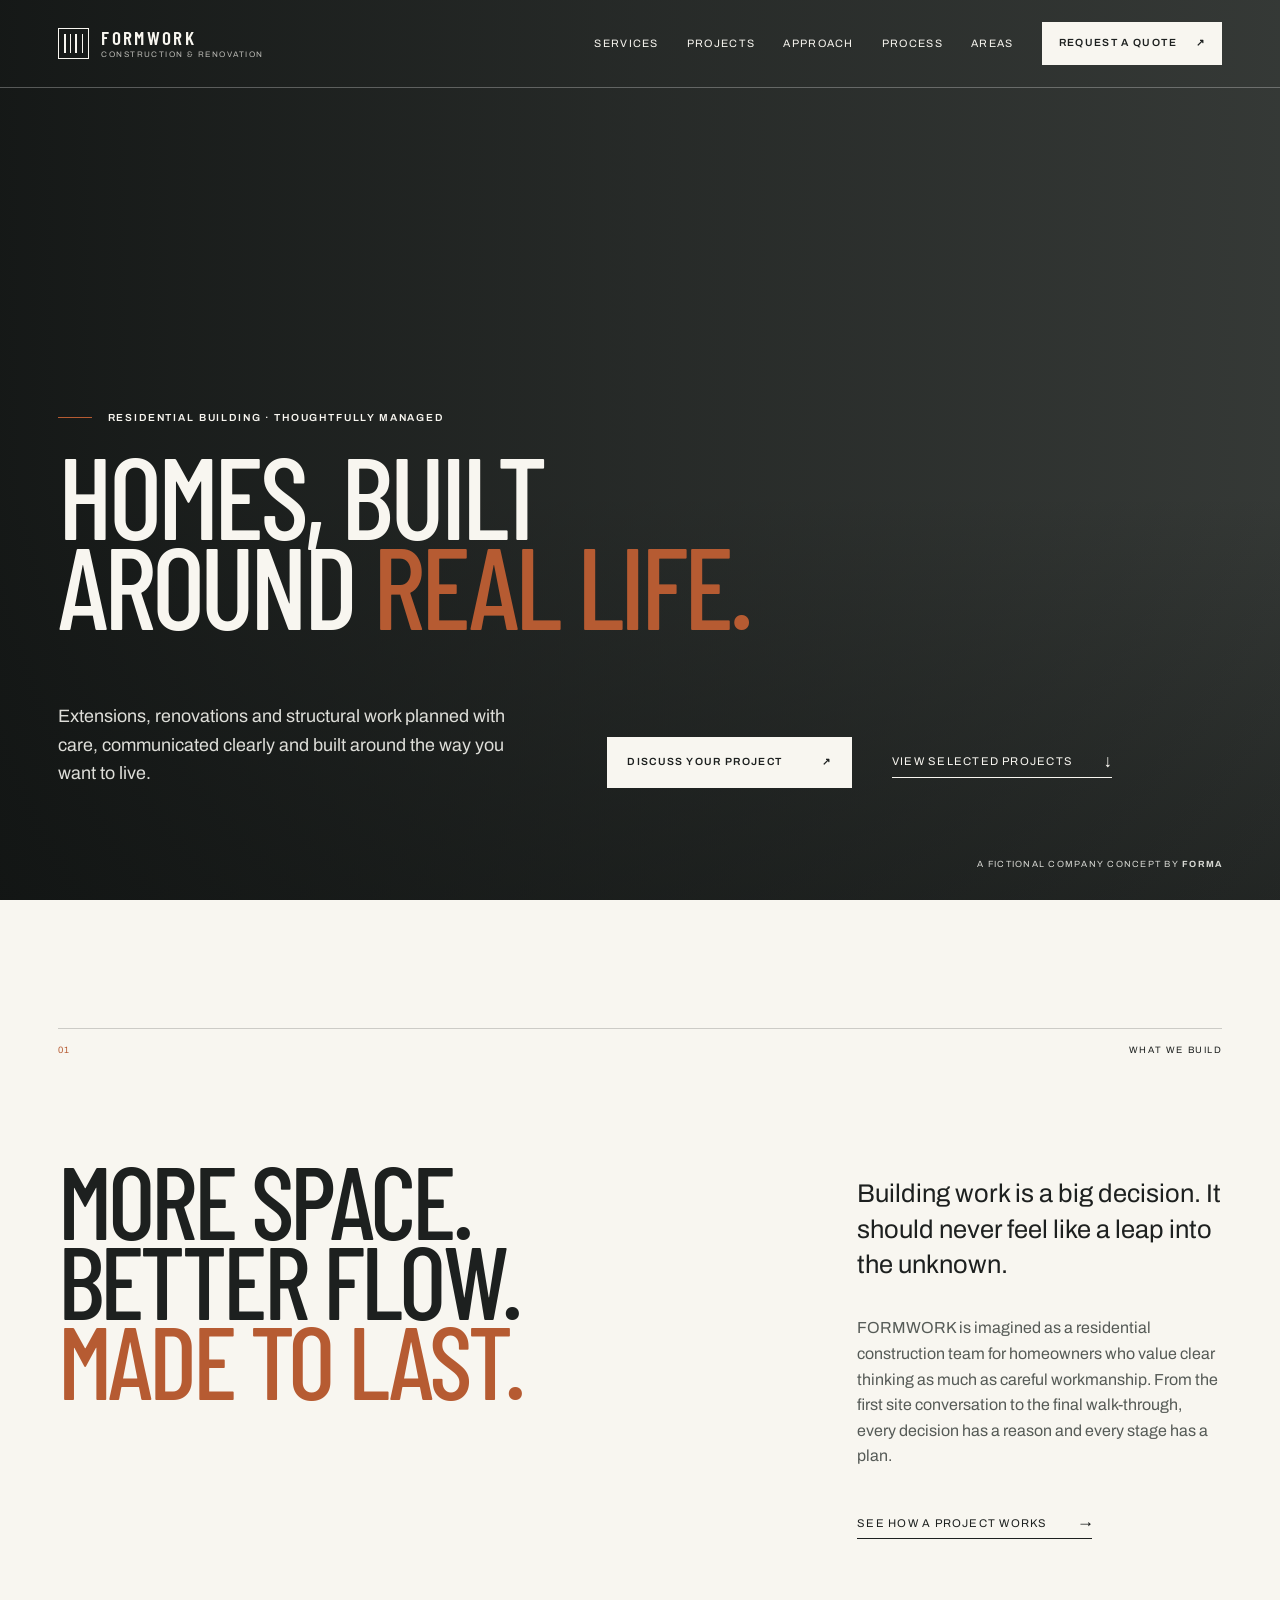
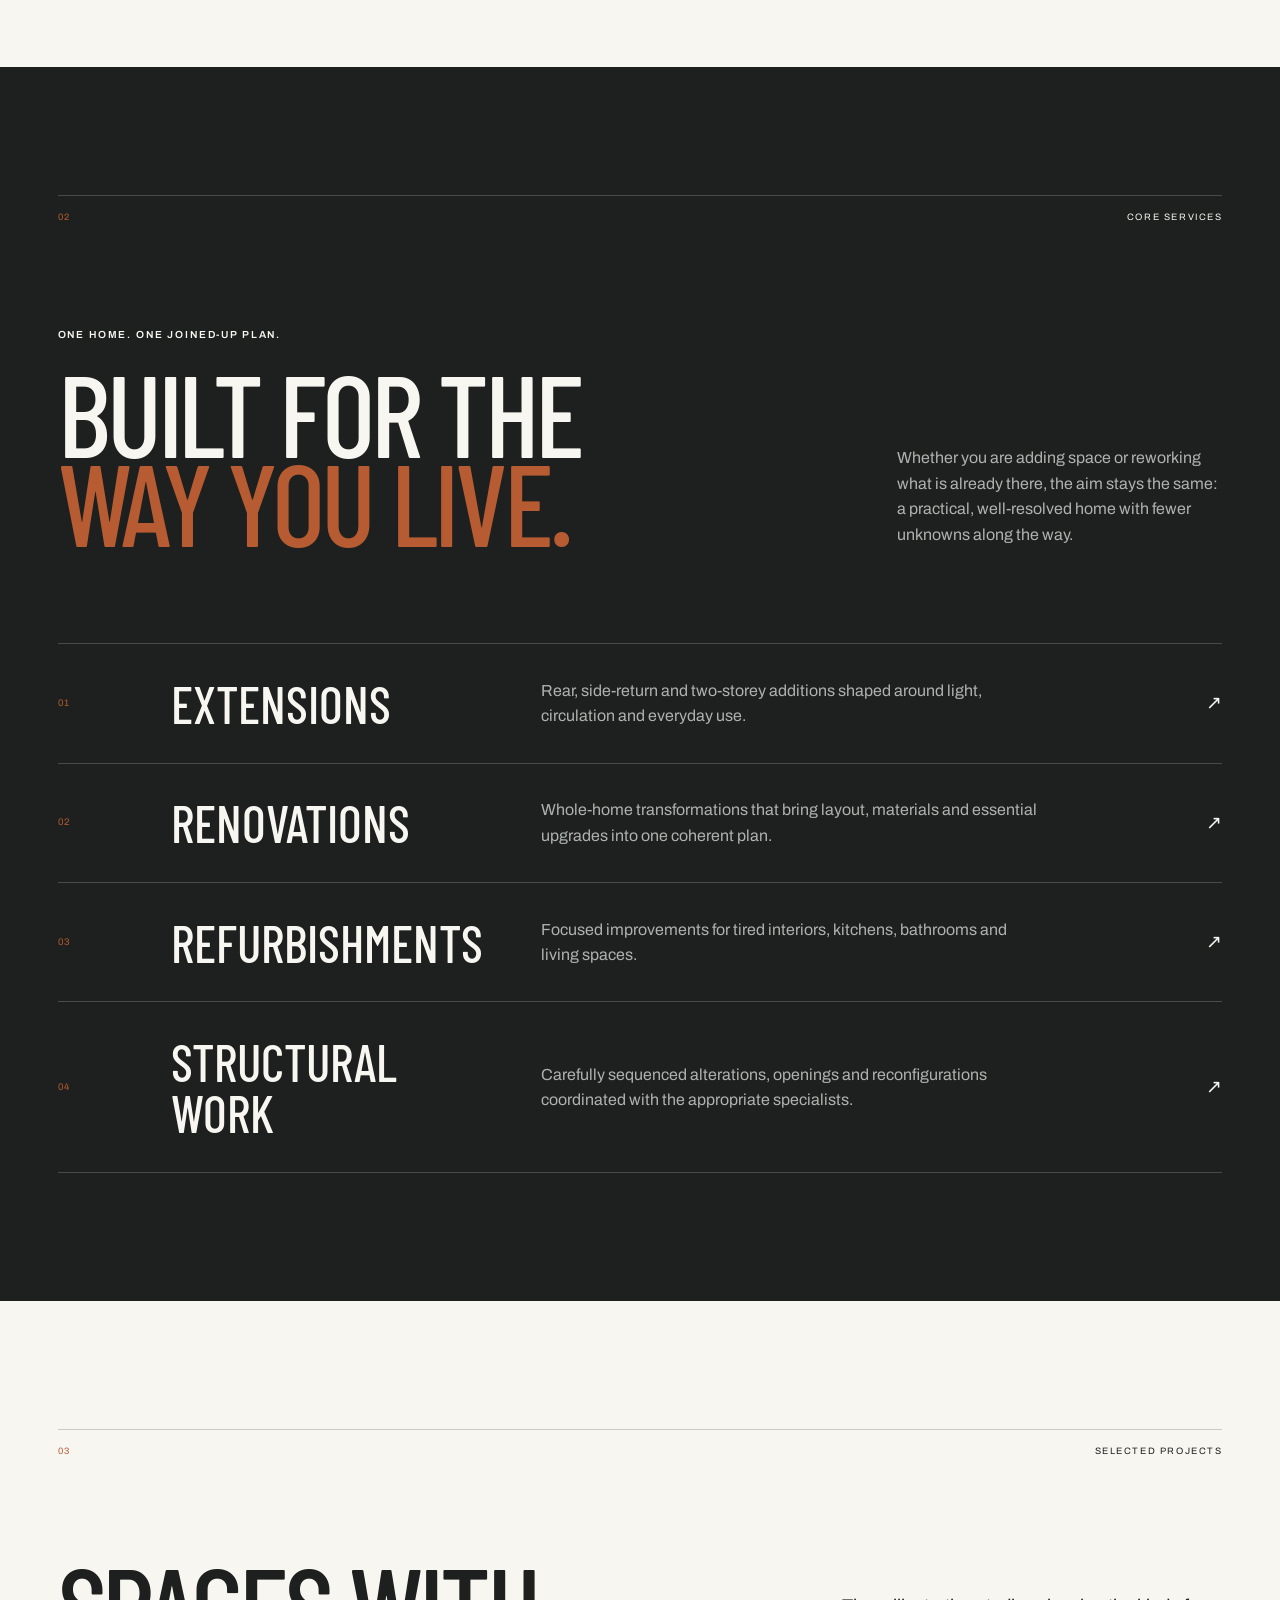
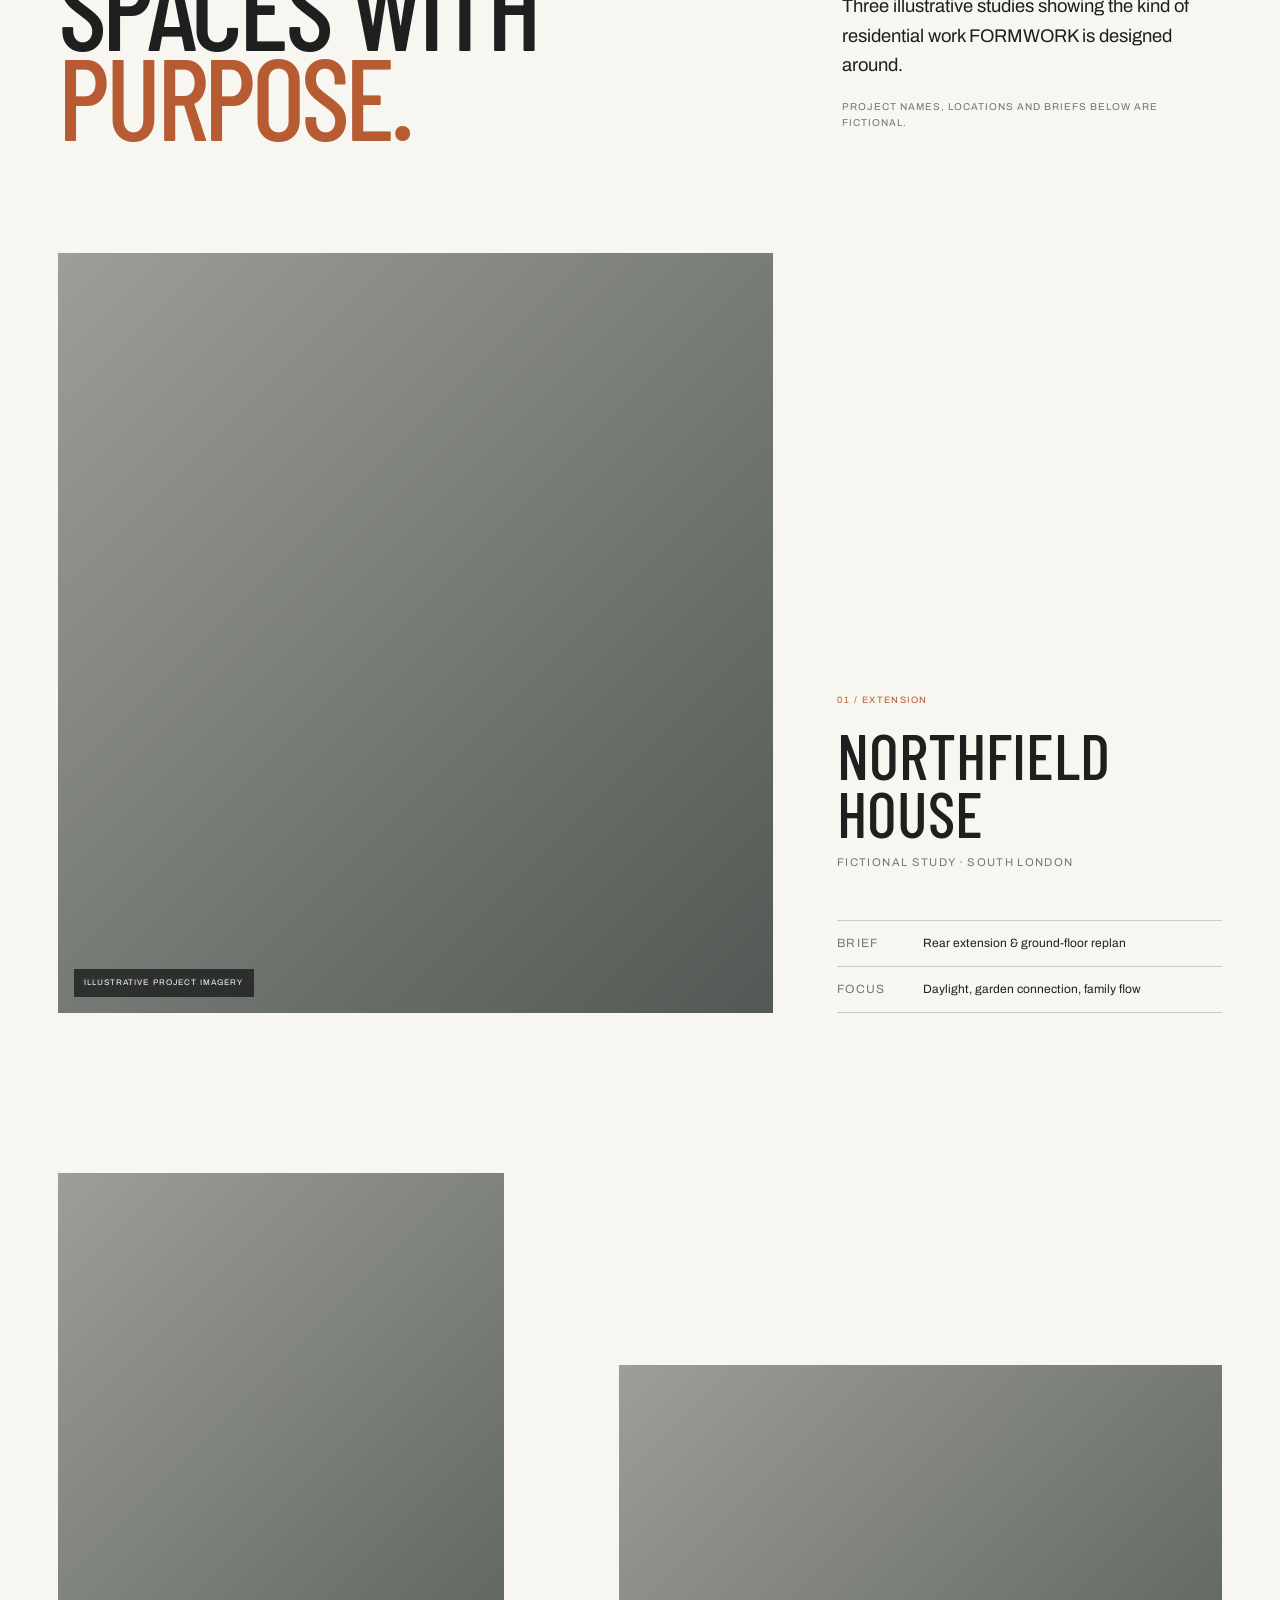
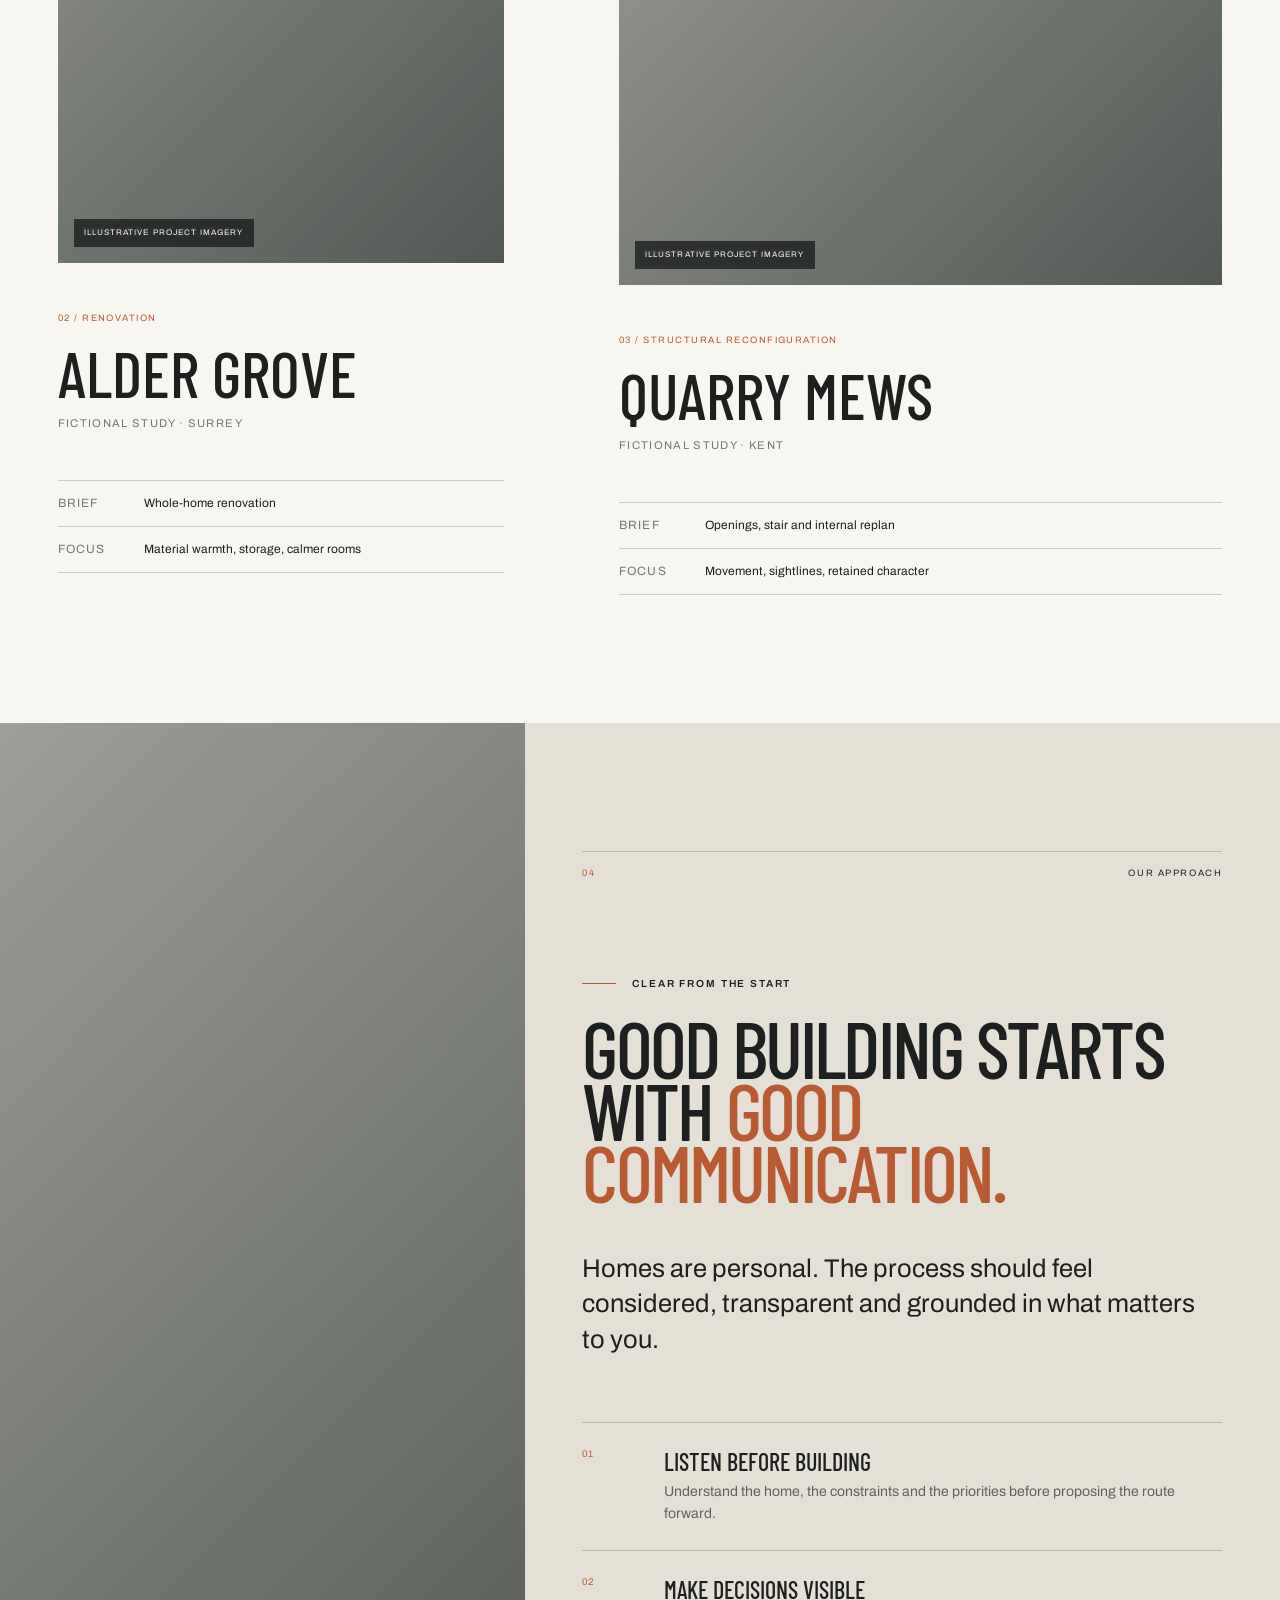
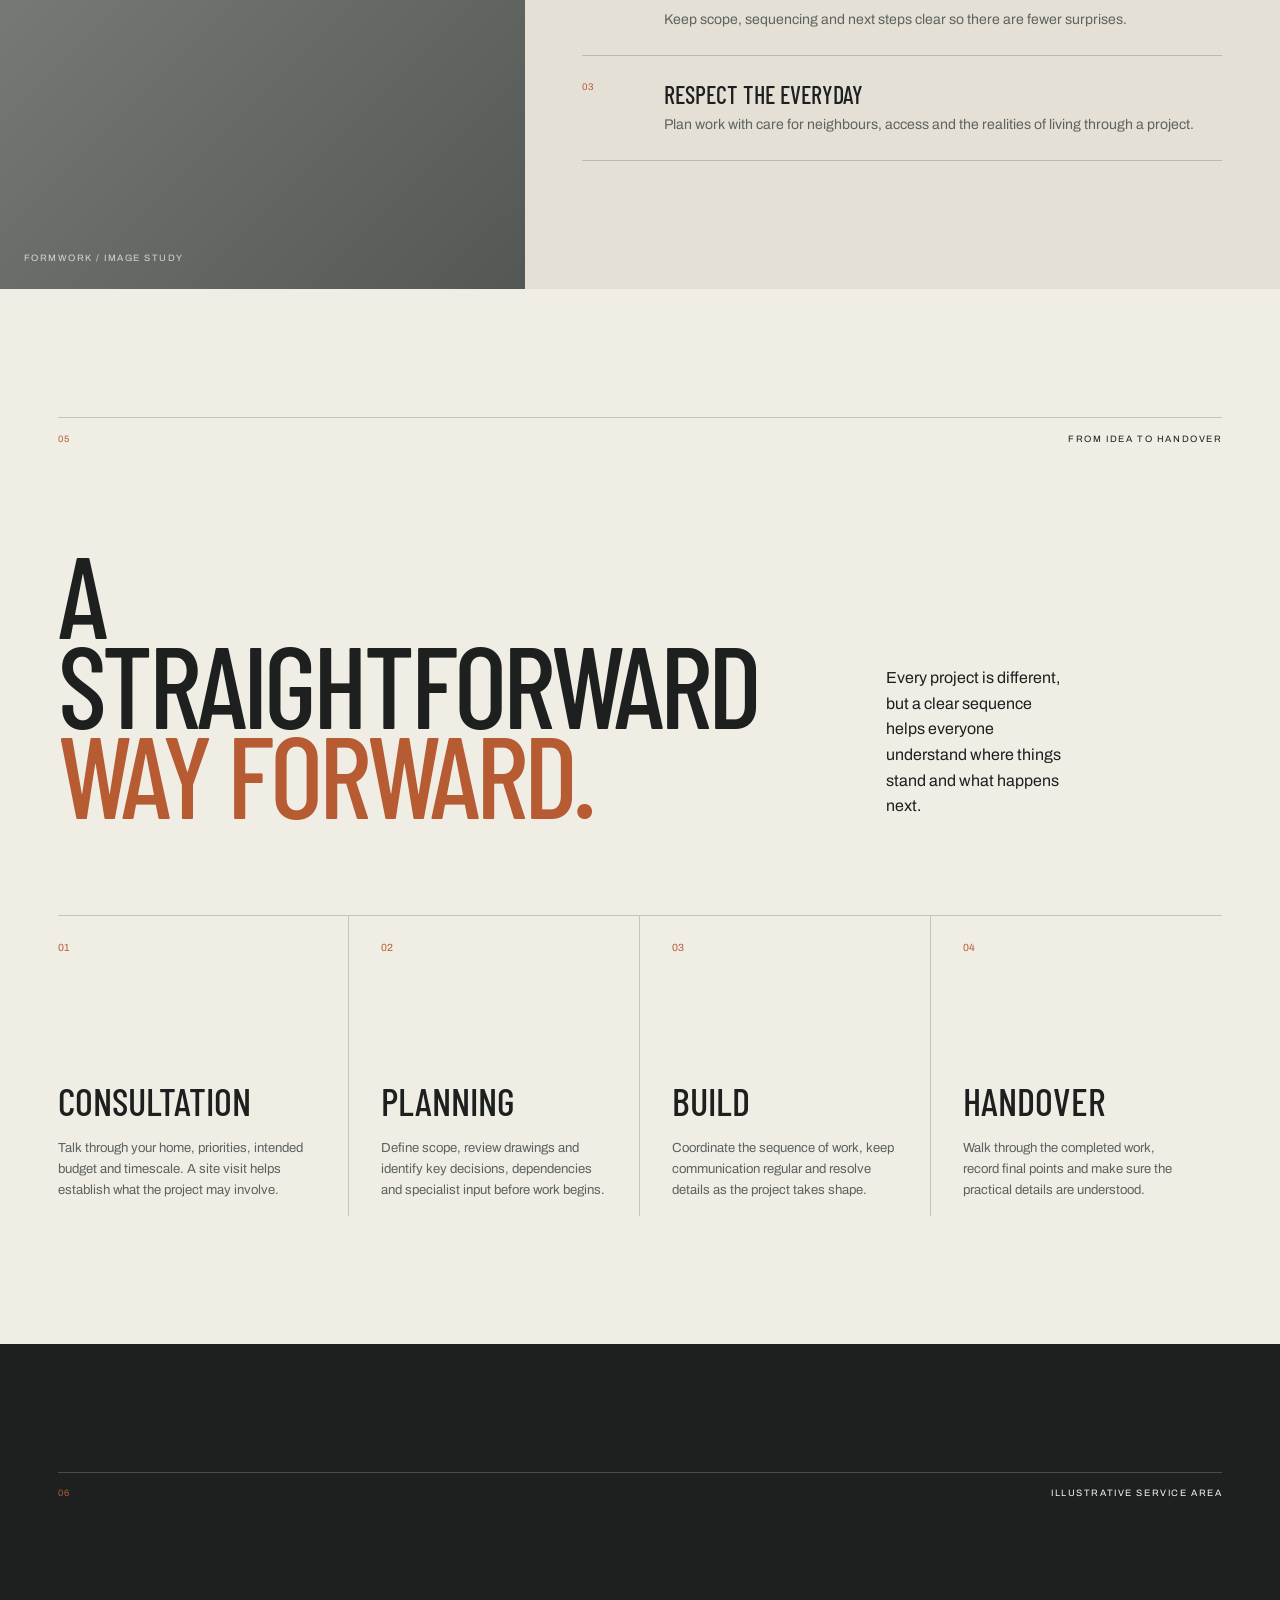
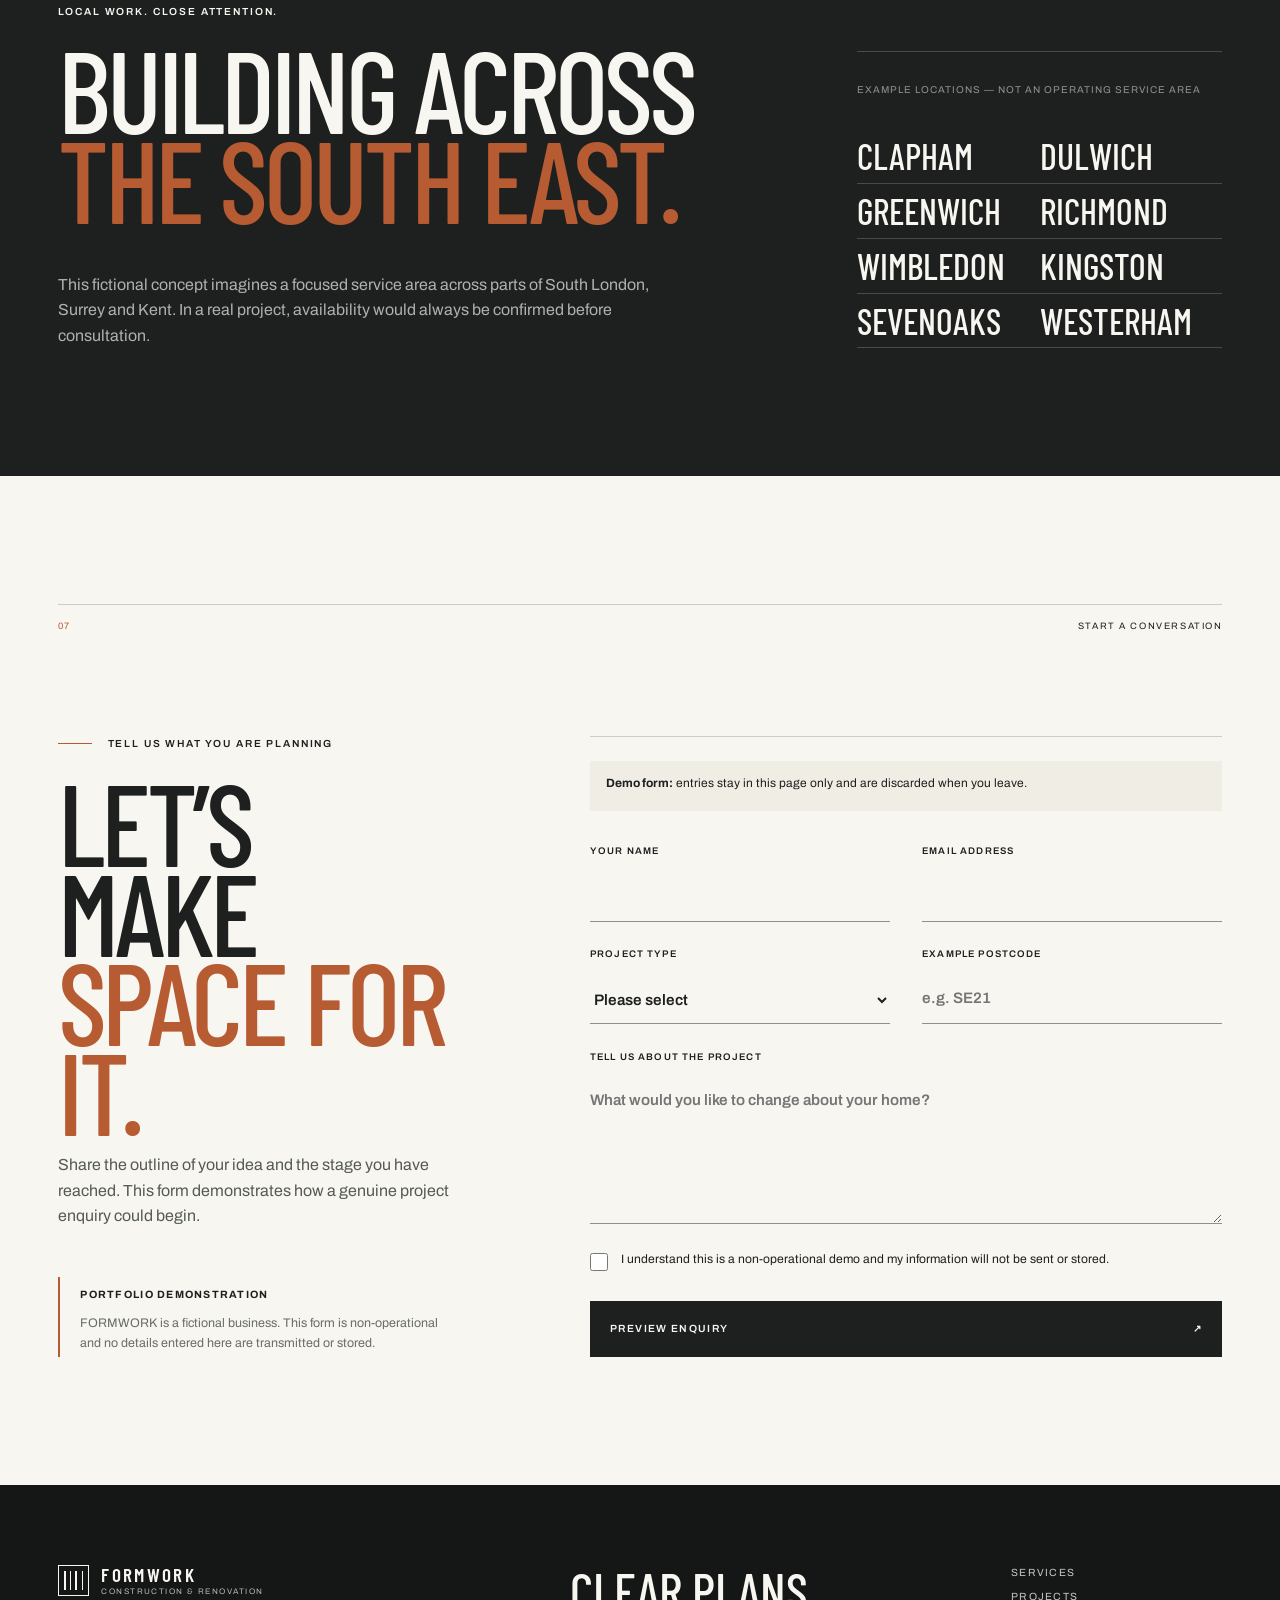
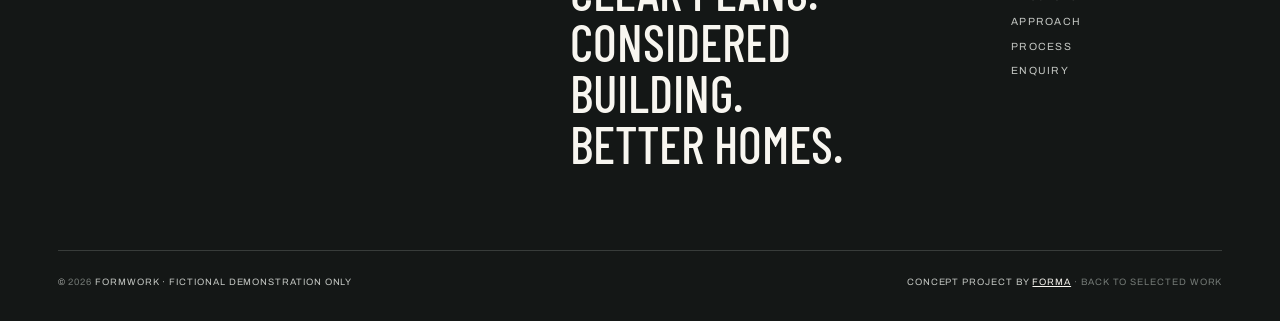
==== demos/formwork/index.html @ f006d0e8 "Prepare FORMA portfolio for launch" ====
<!doctype html>
<html lang="en-GB">
<head>
  <meta charset="utf-8">
  <meta name="viewport" content="width=device-width, initial-scale=1">
  <meta name="description" content="FORMWORK — a fictional UK residential construction and renovation company concept created by FORMA web-design studio.">
  <meta name="robots" content="noindex, follow">
  <meta name="theme-color" content="#1d201f">
  <meta property="og:title" content="FORMWORK — Construction & Renovation">
  <meta property="og:description" content="A fictional residential construction and renovation concept project by FORMA.">
  <meta property="og:type" content="website">
  <title>FORMWORK — Construction & Renovation</title>
  <link rel="preconnect" href="https://fonts.googleapis.com">
  <link rel="preconnect" href="https://fonts.gstatic.com" crossorigin>
  <link rel="preconnect" href="https://images.unsplash.com">
  <link href="https://fonts.googleapis.com/css2?family=Archivo:wght@400;500;600&amp;family=Barlow+Condensed:wght@500;600&amp;display=swap" rel="stylesheet">
  <link rel="stylesheet" href="styles.css">
  <script>document.documentElement.classList.add('js');</script>
</head>
<body>
  <a class="skip-link" href="#main">Skip to content</a>

  <header class="site-header" data-header>
    <a class="brand" href="#top" aria-label="FORMWORK, home">
      <span class="brand-mark" aria-hidden="true"><i></i><i></i></span>
      <span><strong>FORMWORK</strong><small>Construction &amp; Renovation</small></span>
    </a>
    <button class="menu-toggle" type="button" aria-expanded="false" aria-controls="site-nav">
      <span data-menu-label>Menu</span><i aria-hidden="true"></i>
    </button>
    <nav class="site-nav" id="site-nav" aria-label="Primary navigation">
      <a href="#services">Services</a>
      <a href="#projects">Projects</a>
      <a href="#approach">Approach</a>
      <a href="#process">Process</a>
      <a href="#areas">Areas</a>
      <a class="button button--small" href="#enquiry">Request a quote <span aria-hidden="true">↗</span></a>
    </nav>
  </header>

  <main id="main">
    <section class="hero" id="top" aria-labelledby="hero-title">
      <div class="hero-media image-frame">
        <img src="https://images.unsplash.com/photo-1600607687939-ce8a6c25118c?auto=format&amp;fit=crop&amp;w=2000&amp;q=85" alt="Contemporary house extension with concrete walls and warm timber detailing" width="2000" height="1333" fetchpriority="high">
      </div>
      <div class="hero-shade" aria-hidden="true"></div>
      <div class="hero-content">
        <p class="eyebrow" data-reveal>Residential building · Thoughtfully managed</p>
        <h1 id="hero-title" data-reveal>Homes, built<br>around <em>real life.</em></h1>
        <div class="hero-bottom" data-reveal>
          <p>Extensions, renovations and structural work planned with care, communicated clearly and built around the way you want to live.</p>
          <div class="hero-actions">
            <a class="button button--light" href="#enquiry">Discuss your project <span aria-hidden="true">↗</span></a>
            <a class="text-link" href="#projects">View selected projects <span aria-hidden="true">↓</span></a>
          </div>
        </div>
      </div>
      <p class="hero-note">A fictional company concept by <strong>FORMA</strong></p>
    </section>

    <section class="intro section" aria-labelledby="intro-title">
      <div class="section-label"><span>01</span><span>What we build</span></div>
      <div class="intro-grid">
        <h2 id="intro-title" class="display" data-reveal>More space.<br>Better flow.<br><em>Made to last.</em></h2>
        <div class="intro-copy" data-reveal>
          <p class="lead">Building work is a big decision. It should never feel like a leap into the unknown.</p>
          <p>FORMWORK is imagined as a residential construction team for homeowners who value clear thinking as much as careful workmanship. From the first site conversation to the final walk-through, every decision has a reason and every stage has a plan.</p>
          <a class="text-link text-link--dark" href="#process">See how a project works <span aria-hidden="true">→</span></a>
        </div>
      </div>
    </section>

    <section class="services section section--dark" id="services" aria-labelledby="services-title">
      <div class="section-label section-label--light"><span>02</span><span>Core services</span></div>
      <div class="section-heading">
        <div>
          <p class="eyebrow" data-reveal>One home. One joined-up plan.</p>
          <h2 id="services-title" class="display" data-reveal>Built for the<br><em>way you live.</em></h2>
        </div>
        <p data-reveal>Whether you are adding space or reworking what is already there, the aim stays the same: a practical, well-resolved home with fewer unknowns along the way.</p>
      </div>
      <ol class="service-list">
        <li data-reveal>
          <span class="service-number">01</span>
          <h3>Extensions</h3>
          <p>Rear, side-return and two-storey additions shaped around light, circulation and everyday use.</p>
          <span class="service-arrow" aria-hidden="true">↗</span>
        </li>
        <li data-reveal>
          <span class="service-number">02</span>
          <h3>Renovations</h3>
          <p>Whole-home transformations that bring layout, materials and essential upgrades into one coherent plan.</p>
          <span class="service-arrow" aria-hidden="true">↗</span>
        </li>
        <li data-reveal>
          <span class="service-number">03</span>
          <h3>Refurbishments</h3>
          <p>Focused improvements for tired interiors, kitchens, bathrooms and living spaces.</p>
          <span class="service-arrow" aria-hidden="true">↗</span>
        </li>
        <li data-reveal>
          <span class="service-number">04</span>
          <h3>Structural work</h3>
          <p>Carefully sequenced alterations, openings and reconfigurations coordinated with the appropriate specialists.</p>
          <span class="service-arrow" aria-hidden="true">↗</span>
        </li>
      </ol>
    </section>

    <section class="projects section" id="projects" aria-labelledby="projects-title">
      <div class="section-label"><span>03</span><span>Selected projects</span></div>
      <div class="projects-head">
        <h2 id="projects-title" class="display" data-reveal>Spaces with<br><em>purpose.</em></h2>
        <div data-reveal>
          <p>Three illustrative studies showing the kind of residential work FORMWORK is designed around.</p>
          <p class="concept-note">Project names, locations and briefs below are fictional.</p>
        </div>
      </div>

      <article class="project project--feature" data-reveal>
        <figure class="project-image image-frame">
          <img src="https://images.unsplash.com/photo-1600566753190-17f0baa2a6c3?auto=format&amp;fit=crop&amp;w=1800&amp;q=85" alt="Light-filled contemporary kitchen and dining extension with timber cabinetry" width="1800" height="1200" loading="lazy">
          <figcaption>Illustrative project imagery</figcaption>
        </figure>
        <div class="project-info">
          <span>01 / Extension</span>
          <h3>Northfield House</h3>
          <p>Fictional study · South London</p>
          <dl><div><dt>Brief</dt><dd>Rear extension &amp; ground-floor replan</dd></div><div><dt>Focus</dt><dd>Daylight, garden connection, family flow</dd></div></dl>
        </div>
      </article>

      <div class="project-pair">
        <article class="project" data-reveal>
          <figure class="project-image image-frame">
            <img src="https://images.unsplash.com/photo-1600573472592-401b489a3cdc?auto=format&amp;fit=crop&amp;w=1400&amp;q=85" alt="Calm renovated living space with natural timber, stone and neutral plaster" width="1400" height="1750" loading="lazy">
            <figcaption>Illustrative project imagery</figcaption>
          </figure>
          <div class="project-info">
            <span>02 / Renovation</span>
            <h3>Alder Grove</h3>
            <p>Fictional study · Surrey</p>
            <dl><div><dt>Brief</dt><dd>Whole-home renovation</dd></div><div><dt>Focus</dt><dd>Material warmth, storage, calmer rooms</dd></div></dl>
          </div>
        </article>
        <article class="project project--offset" data-reveal>
          <figure class="project-image image-frame">
            <img src="https://images.unsplash.com/photo-1600585154340-be6161a56a0c?auto=format&amp;fit=crop&amp;w=1400&amp;q=85" alt="Refurbished brick house with contemporary dark-framed glazing" width="1400" height="1050" loading="lazy">
            <figcaption>Illustrative project imagery</figcaption>
          </figure>
          <div class="project-info">
            <span>03 / Structural reconfiguration</span>
            <h3>Quarry Mews</h3>
            <p>Fictional study · Kent</p>
            <dl><div><dt>Brief</dt><dd>Openings, stair and internal replan</dd></div><div><dt>Focus</dt><dd>Movement, sightlines, retained character</dd></div></dl>
          </div>
        </article>
      </div>
    </section>

    <section class="approach section" id="approach" aria-labelledby="approach-title">
      <div class="approach-photo image-frame" data-reveal>
        <img src="https://images.unsplash.com/photo-1503387762-592deb58ef4e?auto=format&amp;fit=crop&amp;w=1400&amp;q=85" alt="Builder reviewing architectural drawings on a construction site" width="1400" height="1800" loading="lazy">
      </div>
      <div class="approach-content">
        <div class="section-label"><span>04</span><span>Our approach</span></div>
        <p class="eyebrow" data-reveal>Clear from the start</p>
        <h2 id="approach-title" class="display" data-reveal>Good building starts with <em>good communication.</em></h2>
        <p class="lead" data-reveal>Homes are personal. The process should feel considered, transparent and grounded in what matters to you.</p>
        <ul class="value-list">
          <li data-reveal><span>01</span><div><h3>Listen before building</h3><p>Understand the home, the constraints and the priorities before proposing the route forward.</p></div></li>
          <li data-reveal><span>02</span><div><h3>Make decisions visible</h3><p>Keep scope, sequencing and next steps clear so there are fewer surprises.</p></div></li>
          <li data-reveal><span>03</span><div><h3>Respect the everyday</h3><p>Plan work with care for neighbours, access and the realities of living through a project.</p></div></li>
        </ul>
      </div>
    </section>

    <section class="process section section--paper" id="process" aria-labelledby="process-title">
      <div class="section-label"><span>05</span><span>From idea to handover</span></div>
      <div class="process-head">
        <h2 id="process-title" class="display" data-reveal>A straightforward<br><em>way forward.</em></h2>
        <p data-reveal>Every project is different, but a clear sequence helps everyone understand where things stand and what happens next.</p>
      </div>
      <ol class="process-list">
        <li data-reveal><span>01</span><div><h3>Consultation</h3><p>Talk through your home, priorities, intended budget and timescale. A site visit helps establish what the project may involve.</p></div></li>
        <li data-reveal><span>02</span><div><h3>Planning</h3><p>Define scope, review drawings and identify key decisions, dependencies and specialist input before work begins.</p></div></li>
        <li data-reveal><span>03</span><div><h3>Build</h3><p>Coordinate the sequence of work, keep communication regular and resolve details as the project takes shape.</p></div></li>
        <li data-reveal><span>04</span><div><h3>Handover</h3><p>Walk through the completed work, record final points and make sure the practical details are understood.</p></div></li>
      </ol>
    </section>

    <section class="areas section section--dark" id="areas" aria-labelledby="areas-title">
      <div class="section-label section-label--light"><span>06</span><span>Illustrative service area</span></div>
      <div class="areas-grid">
        <div>
          <p class="eyebrow" data-reveal>Local work. Close attention.</p>
          <h2 id="areas-title" class="display" data-reveal>Building across<br><em>the South East.</em></h2>
          <p class="areas-copy" data-reveal>This fictional concept imagines a focused service area across parts of South London, Surrey and Kent. In a real project, availability would always be confirmed before consultation.</p>
        </div>
        <div class="area-list" data-reveal>
          <p class="concept-note">Example locations — not an operating service area</p>
          <ul><li>Clapham</li><li>Dulwich</li><li>Greenwich</li><li>Richmond</li><li>Wimbledon</li><li>Kingston</li><li>Sevenoaks</li><li>Westerham</li></ul>
        </div>
      </div>
    </section>

    <section class="enquiry section" id="enquiry" aria-labelledby="enquiry-title">
      <div class="section-label"><span>07</span><span>Start a conversation</span></div>
      <div class="enquiry-grid">
        <div class="enquiry-intro">
          <p class="eyebrow" data-reveal>Tell us what you are planning</p>
          <h2 id="enquiry-title" class="display" data-reveal>Let’s make<br><em>space for it.</em></h2>
          <p data-reveal>Share the outline of your idea and the stage you have reached. This form demonstrates how a genuine project enquiry could begin.</p>
          <div class="demo-panel" data-reveal>
            <strong>Portfolio demonstration</strong>
            <p>FORMWORK is a fictional business. This form is non-operational and no details entered here are transmitted or stored.</p>
          </div>
        </div>
        <form class="enquiry-form" data-enquiry-form aria-describedby="form-demo-note" data-reveal>
          <p id="form-demo-note" class="form-status"><strong>Demo form:</strong> entries stay in this page only and are discarded when you leave.</p>
          <div class="field-row">
            <label>Your name <input type="text" name="name" autocomplete="name" required></label>
            <label>Email address <input type="email" name="email" autocomplete="email" required></label>
          </div>
          <div class="field-row">
            <label>Project type
              <select name="project-type" required>
                <option value="">Please select</option>
                <option>Extension</option><option>Renovation</option><option>Refurbishment</option><option>Structural work</option><option>Not sure yet</option>
              </select>
            </label>
            <label>Example postcode <input type="text" name="postcode" autocomplete="postal-code" placeholder="e.g. SE21" required></label>
          </div>
          <label>Tell us about the project <textarea name="message" rows="5" required placeholder="What would you like to change about your home?"></textarea></label>
          <label class="check-label"><input type="checkbox" required><span>I understand this is a non-operational demo and my information will not be sent or stored.</span></label>
          <button class="button button--dark" type="button" data-preview-enquiry>Preview enquiry <span aria-hidden="true">↗</span></button>
        </form>
        <div class="form-success" data-form-success hidden tabindex="-1">
          <span aria-hidden="true">✓</span>
          <p class="eyebrow">Demonstration complete</p>
          <h3>No information was sent or stored.</h3>
          <p>This is a fictional portfolio experience. Your entries have been cleared from the form.</p>
          <button class="text-link text-link--dark" type="button" data-reset-form>Return to the form <span aria-hidden="true">→</span></button>
        </div>
      </div>
    </section>
  </main>

  <footer class="site-footer">
    <div class="footer-top">
      <a class="brand brand--footer" href="#top" aria-label="FORMWORK, back to top">
        <span class="brand-mark" aria-hidden="true"><i></i><i></i></span>
        <span><strong>FORMWORK</strong><small>Construction &amp; Renovation</small></span>
      </a>
      <p>Clear plans.<br>Considered building.<br>Better homes.</p>
      <nav aria-label="Footer navigation"><a href="#services">Services</a><a href="#projects">Projects</a><a href="#approach">Approach</a><a href="#process">Process</a><a href="#enquiry">Enquiry</a></nav>
    </div>
    <div class="footer-bottom">
      <p>© <span data-year></span> FORMWORK · Fictional demonstration only</p>
      <p>Concept project by <a href="../../#work">FORMA</a> <span>· Back to selected work</span></p>
    </div>
  </footer>

  <script src="script.js"></script>
</body>
</html>
---- demos/formwork/styles.css ----
:root{--ink:#1d201f;--ink-soft:#292d2b;--paper:#f0ede5;--warm:#e5e0d6;--white:#f8f6f0;--grey:#8b908c;--line:rgba(29,32,31,.2);--light-line:rgba(248,246,240,.2);--accent:#b65b32;--display:"Barlow Condensed","Arial Narrow",sans-serif;--sans:"Archivo",Arial,sans-serif;--pad:clamp(1.25rem,4.5vw,5.5rem)}
*{box-sizing:border-box}
html{scroll-behavior:smooth;scroll-padding-top:5.5rem}
body{margin:0;background:var(--white);color:var(--ink);font:400 16px/1.6 var(--sans);overflow-x:hidden}
body.menu-open{overflow:hidden}
img{display:block;width:100%;height:100%;object-fit:cover}
a{color:inherit;text-decoration:none}
button,input,select,textarea{font:inherit;color:inherit}
button{cursor:pointer}
em{font-style:normal;color:var(--accent)}
.skip-link{position:fixed;left:1rem;top:-6rem;z-index:1000;background:var(--white);color:var(--ink);padding:.75rem 1rem;border:2px solid var(--ink)}
.skip-link:focus{top:1rem}
:focus-visible{outline:3px solid #d77a4d;outline-offset:4px}
.site-header{position:absolute;z-index:20;top:0;left:0;width:100%;height:88px;padding:0 var(--pad);display:flex;align-items:center;justify-content:space-between;color:var(--white);border-bottom:1px solid rgba(255,255,255,.28);transition:background .3s,height .3s,color .3s}
.site-header.is-scrolled{position:fixed;height:72px;background:rgba(29,32,31,.96);backdrop-filter:blur(12px)}
.brand{display:flex;align-items:center;gap:.8rem;line-height:1}
.brand>span:last-child{display:grid;gap:.25rem}
.brand strong{font:600 1.2rem/1 var(--display);letter-spacing:.12em}
.brand small{font-size:.5rem;text-transform:uppercase;letter-spacing:.18em;opacity:.72}
.brand-mark{position:relative;width:31px;height:31px;border:1px solid currentColor;display:grid;grid-template-columns:1fr 1fr;padding:5px;gap:4px}
.brand-mark i{display:block;border-left:2px solid currentColor;border-right:1px solid currentColor}
.site-nav{display:flex;align-items:center;gap:clamp(1rem,2.2vw,2.4rem);font-size:.67rem;text-transform:uppercase;letter-spacing:.12em}
.site-nav>a:not(.button){position:relative;padding:.4rem 0}
.site-nav>a:not(.button):after{content:"";position:absolute;left:0;right:100%;bottom:0;height:1px;background:currentColor;transition:right .25s}
.site-nav>a:hover:after,.site-nav>a:focus-visible:after{right:0}
.menu-toggle{display:none;border:0;background:none;color:inherit;text-transform:uppercase;letter-spacing:.14em;font-size:.65rem}
.button{display:inline-flex;align-items:center;justify-content:space-between;gap:2.5rem;border:1px solid currentColor;padding:1rem 1.2rem;background:transparent;text-transform:uppercase;letter-spacing:.13em;font-size:.65rem;font-weight:600;transition:background .25s,color .25s,transform .25s}
.button:hover{transform:translateY(-2px)}
.button--small{padding:.75rem 1rem;gap:1.2rem;background:var(--white);color:var(--ink);border-color:var(--white)}
.button--light{background:var(--white);color:var(--ink);border-color:var(--white)}
.button--dark{background:var(--ink);color:var(--white);border-color:var(--ink);min-width:230px}
.text-link{display:inline-flex;gap:2rem;align-items:center;border:0;border-bottom:1px solid currentColor;background:none;padding:.35rem 0;color:inherit;font-size:.7rem;text-transform:uppercase;letter-spacing:.11em}
.text-link--dark{color:var(--ink)}
.hero{position:relative;min-height:760px;height:100svh;color:var(--white);overflow:hidden;background:#3c403d}
.hero-media,.hero-shade{position:absolute;inset:0}
.hero-media img{filter:saturate(.68) contrast(1.03)}
.hero-shade{background:linear-gradient(90deg,rgba(16,19,18,.88) 0%,rgba(16,19,18,.5) 48%,rgba(16,19,18,.16) 100%),linear-gradient(0deg,rgba(16,19,18,.5),transparent 45%)}
.hero-content{position:absolute;z-index:2;inset:0;display:flex;flex-direction:column;justify-content:flex-end;padding:10rem var(--pad) 7rem}
.eyebrow{font-size:.64rem;text-transform:uppercase;letter-spacing:.18em;font-weight:600;margin:0 0 1.5rem}
.hero .eyebrow:before,.approach .eyebrow:before,.enquiry .eyebrow:before{content:"";display:inline-block;width:34px;height:1px;background:var(--accent);margin:0 1rem .2rem 0}
.hero h1,.display{font:500 clamp(4.5rem,9vw,10rem)/.78 var(--display);letter-spacing:-.035em;text-transform:uppercase;margin:0}
.hero h1{max-width:1100px}
.hero-bottom{margin-top:4.5rem;display:grid;grid-template-columns:minmax(280px,460px) 1fr;gap:7vw;align-items:end}
.hero-bottom>p{margin:0;font-size:clamp(1rem,1.4vw,1.25rem);color:#deded9;max-width:450px}
.hero-actions{display:flex;align-items:center;gap:2.5rem}
.hero-note{position:absolute;z-index:3;right:var(--pad);bottom:1.8rem;margin:0;font-size:.56rem;text-transform:uppercase;letter-spacing:.14em;color:#d7d8d3}
.section{padding:clamp(6rem,10vw,10rem) var(--pad)}
.section--dark{background:var(--ink);color:var(--white)}
.section--paper{background:var(--paper)}
.section-label{display:flex;justify-content:space-between;border-top:1px solid var(--line);padding-top:.85rem;margin-bottom:clamp(4rem,8vw,8rem);font-size:.58rem;text-transform:uppercase;letter-spacing:.17em}
.section-label span:first-child{color:var(--accent)}
.section-label--light{border-color:var(--light-line)}
.intro-grid{display:grid;grid-template-columns:1.15fr .65fr;gap:12vw;align-items:start}
.intro .display{font-size:clamp(4rem,8vw,8.6rem)}
.intro-copy{padding-top:1rem;max-width:520px}
.lead{font-size:clamp(1.2rem,2vw,1.65rem);line-height:1.4;margin:0 0 2rem}
.intro-copy>p:not(.lead){color:#565b57;margin-bottom:2.5rem}
.section-heading{display:grid;grid-template-columns:1.2fr .55fr;gap:10vw;align-items:end;margin-bottom:6rem}
.section-heading>p{color:#aeb2af;max-width:480px;margin:0}
.service-list{margin:0;padding:0;list-style:none;border-top:1px solid var(--light-line)}
.service-list li{display:grid;grid-template-columns:7% 29% 1fr auto;gap:2rem;align-items:center;padding:2.1rem 0;border-bottom:1px solid var(--light-line);transition:padding .3s,background .3s}
.service-list li:hover{padding-left:1rem;padding-right:1rem;background:rgba(255,255,255,.035)}
.service-number{font-size:.6rem;color:var(--accent)}
.service-list h3{font:500 clamp(2rem,4vw,4rem)/1 var(--display);text-transform:uppercase;margin:0}
.service-list p{margin:0;max-width:500px;color:#aeb2af}
.service-arrow{font-size:1.2rem}
.projects-head{display:grid;grid-template-columns:1fr 380px;gap:10vw;align-items:end;margin-bottom:7rem}
.projects-head>div>p:first-child{font-size:1.15rem}
.concept-note{font-size:.62rem!important;text-transform:uppercase;letter-spacing:.1em;color:#707571}
.project{display:grid;grid-template-columns:1.3fr .7fr;gap:5vw;align-items:end}
.project-image{height:min(65vw,760px);margin:0}
.project-image figcaption{position:absolute;left:1rem;bottom:1rem;background:rgba(29,32,31,.82);color:var(--white);padding:.45rem .65rem;font-size:.5rem;text-transform:uppercase;letter-spacing:.13em}
.project-info>span{font-size:.58rem;text-transform:uppercase;letter-spacing:.16em;color:var(--accent)}
.project-info h3{font:500 clamp(2.5rem,5vw,5.2rem)/.9 var(--display);text-transform:uppercase;margin:1rem 0 .8rem}
.project-info>p{font-size:.7rem;text-transform:uppercase;letter-spacing:.12em;color:#747975;margin-bottom:3rem}
.project-info dl{margin:0;border-top:1px solid var(--line)}
.project-info dl div{display:grid;grid-template-columns:70px 1fr;gap:1rem;border-bottom:1px solid var(--line);padding:.8rem 0;font-size:.75rem}
.project-info dt{text-transform:uppercase;letter-spacing:.1em;color:#747975}.project-info dd{margin:0}
.project-pair{display:grid;grid-template-columns:.85fr 1.15fr;gap:9vw;margin-top:10rem;align-items:start}
.project-pair .project{display:block}
.project-pair .project-image{height:min(58vw,690px);margin-bottom:2.5rem}
.project-pair .project--offset{margin-top:12rem}
.project-pair .project--offset .project-image{height:min(43vw,520px)}
.approach{padding:0;display:grid;grid-template-columns:.82fr 1.18fr;background:var(--warm)}
.approach-photo{min-height:950px}
.approach-content{padding:8rem var(--pad)}
.approach-content .section-label{margin-bottom:6rem}
.approach-content .display{font-size:clamp(3.8rem,6.2vw,7rem);margin-bottom:3rem}
.approach-content>.lead{max-width:650px}
.value-list{list-style:none;padding:0;margin:4rem 0 0;border-top:1px solid var(--line)}
.value-list li{display:grid;grid-template-columns:50px 1fr;gap:2rem;padding:1.5rem 0;border-bottom:1px solid var(--line)}
.value-list li>span{font-size:.6rem;color:var(--accent)}
.value-list h3{margin:0 0 .3rem;font:500 1.5rem var(--display);text-transform:uppercase}
.value-list p{margin:0;color:#5e635f;max-width:600px;font-size:.88rem}
.process-head{display:grid;grid-template-columns:1.1fr .55fr;gap:10vw;align-items:end;margin-bottom:6rem}
.process-head>p{margin:0;max-width:430px}
.process-list{display:grid;grid-template-columns:repeat(4,1fr);list-style:none;padding:0;margin:0;border-top:1px solid var(--line)}
.process-list li{padding:1.5rem 2rem 1rem 0;min-height:300px;border-right:1px solid var(--line);display:flex;flex-direction:column}
.process-list li:not(:first-child){padding-left:2rem}
.process-list li:last-child{border-right:0}
.process-list li>span{font-size:.65rem;color:var(--accent)}
.process-list li>div{margin-top:auto}
.process-list h3{font:500 clamp(1.7rem,3vw,2.8rem)/1 var(--display);text-transform:uppercase;margin:0 0 1rem}
.process-list p{font-size:.82rem;color:#5d625e;margin:0}
.areas-grid{display:grid;grid-template-columns:1.15fr .65fr;gap:12vw;align-items:end}
.areas-copy{color:#aeb2af;max-width:630px;margin:3rem 0 0}
.area-list{border-top:1px solid var(--light-line);padding-top:1.2rem}
.area-list .concept-note{color:#8e938f}
.area-list ul{list-style:none;padding:0;margin:2rem 0 0;display:grid;grid-template-columns:1fr 1fr}
.area-list li{font:500 clamp(1.5rem,2.8vw,2.6rem)/1.5 var(--display);text-transform:uppercase;border-bottom:1px solid var(--light-line)}
.enquiry-grid{display:grid;grid-template-columns:.78fr 1.22fr;gap:10vw;position:relative}
.enquiry-intro>p:not(.eyebrow){max-width:500px;color:#555a56}
.demo-panel{border-left:2px solid var(--accent);padding:.2rem 0 .2rem 1.3rem;margin-top:3rem;max-width:470px}
.demo-panel strong{font-size:.66rem;text-transform:uppercase;letter-spacing:.12em}
.demo-panel p{margin:.5rem 0 0;font-size:.78rem;color:#686d69}
.enquiry-form{display:grid;gap:1.6rem;border-top:1px solid var(--line);padding-top:1.5rem}
.form-status{margin:0 0 .5rem;font-size:.75rem;background:var(--paper);padding:.8rem 1rem}
.field-row{display:grid;grid-template-columns:1fr 1fr;gap:2rem}
.enquiry-form label{display:grid;gap:.5rem;font-size:.6rem;text-transform:uppercase;letter-spacing:.12em;font-weight:600}
.enquiry-form input,.enquiry-form select,.enquiry-form textarea{width:100%;border:0;border-bottom:1px solid #8d928e;background:transparent;border-radius:0;padding:.75rem 0;font-size:.95rem;letter-spacing:0;text-transform:none;resize:vertical}
.enquiry-form input:focus,.enquiry-form select:focus,.enquiry-form textarea:focus{outline:0;border-bottom:2px solid var(--ink)}
.check-label{display:flex!important;grid-template-columns:auto 1fr;align-items:start;gap:.8rem!important;text-transform:none!important;letter-spacing:0!important;font-size:.76rem!important;font-weight:400!important}
.check-label input{width:18px;height:18px;margin:.2rem 0 0;accent-color:var(--ink)}
.form-success{grid-column:2;padding:4rem;background:var(--paper);align-self:start}
.form-success>span{font-size:2rem;color:var(--accent)}
.form-success h3{font:500 clamp(2.5rem,5vw,5rem)/.95 var(--display);text-transform:uppercase;margin:1.5rem 0}
.image-frame{position:relative;overflow:hidden;background:linear-gradient(135deg,#9c9e98,#535854)}
.image-frame img{transition:transform 1s ease,filter .6s ease}
.image-frame:hover img{transform:scale(1.018)}
.image-frame.image-unavailable img{display:none}
.image-frame.image-unavailable:before{content:"FORMWORK / IMAGE STUDY";position:absolute;left:1.5rem;bottom:1.5rem;color:rgba(255,255,255,.72);font-size:.58rem;letter-spacing:.16em}
.site-footer{background:#141716;color:#c4c7c3;padding:5rem var(--pad) 2rem}
.footer-top{display:grid;grid-template-columns:1.2fr 1fr .6fr;gap:7vw;padding-bottom:5rem}
.brand--footer{color:var(--white);align-self:start}
.footer-top>p{font:500 clamp(2rem,4vw,4rem)/1 var(--display);text-transform:uppercase;margin:0;color:var(--white)}
.footer-top nav{display:grid;gap:.5rem;align-content:start;font-size:.65rem;text-transform:uppercase;letter-spacing:.12em}
.footer-top nav a:hover{text-decoration:underline}
.footer-bottom{display:flex;justify-content:space-between;border-top:1px solid #383c3a;padding-top:1.5rem;font-size:.58rem;text-transform:uppercase;letter-spacing:.1em}
.footer-bottom p{margin:0}.footer-bottom a{text-decoration:underline;color:var(--white)}.footer-bottom span{color:#747a76}
.js [data-reveal]{opacity:0;transform:translateY(22px);transition:opacity .8s ease,transform .8s ease}
.js [data-reveal].is-visible{opacity:1;transform:none}
@media(max-width:1000px){.site-nav{gap:1.1rem}.site-nav>a:not(.button){display:none}.hero h1{font-size:clamp(4.5rem,12vw,8rem)}.approach{grid-template-columns:1fr}.approach-photo{min-height:70vw;height:70vw}.process-list{grid-template-columns:1fr 1fr}.process-list li:nth-child(2){border-right:0}.process-list li:nth-child(-n+2){border-bottom:1px solid var(--line)}.enquiry-grid{gap:5vw}}
@media(max-width:760px){html{scroll-padding-top:70px}.site-header{height:70px}.menu-toggle{display:flex;align-items:center;gap:.8rem;z-index:3}.menu-toggle i,.menu-toggle i:before{display:block;width:24px;height:1px;background:currentColor;content:"";transition:transform .3s}.menu-toggle i:before{transform:translateY(6px)}.menu-open .menu-toggle i{transform:rotate(45deg)}.menu-open .menu-toggle i:before{transform:rotate(-90deg)}.site-nav{position:fixed;inset:0;background:var(--ink);display:flex;flex-direction:column;align-items:flex-start;justify-content:center;padding:6rem var(--pad);gap:1rem;transform:translateY(-102%);transition:transform .4s ease;font:500 2.2rem/1 var(--display)}.menu-open .site-nav{transform:none}.site-nav>a:not(.button){display:block}.site-nav .button{margin-top:1.5rem;font-family:var(--sans)}.hero{min-height:720px}.hero-content{padding-bottom:6rem}.hero-bottom,.intro-grid,.section-heading,.projects-head,.areas-grid,.enquiry-grid{grid-template-columns:1fr}.hero-bottom{margin-top:3rem;gap:2rem}.hero-actions{align-items:flex-start;flex-direction:column;gap:1.5rem}.hero-note{left:var(--pad);right:auto}.section-heading{align-items:start}.section-heading>p{margin-top:2rem}.service-list li{grid-template-columns:35px 1fr auto;gap:1rem}.service-list p{grid-column:2/-1}.project{grid-template-columns:1fr}.project-image{height:80vw}.project-pair{grid-template-columns:1fr;margin-top:7rem}.project-pair .project--offset{margin-top:7rem}.project-pair .project-image,.project-pair .project--offset .project-image{height:80vw}.approach-content{padding:6rem var(--pad)}.process-head{grid-template-columns:1fr}.process-head>p{margin-top:2rem}.form-success{grid-column:1}.footer-top{grid-template-columns:1fr 1fr}.footer-top .brand{grid-column:1/-1}.footer-bottom{display:grid;gap:.6rem}}
@media(max-width:520px){.brand small{display:none}.hero h1,.display{font-size:clamp(3.8rem,19vw,6rem)}.hero-shade{background:linear-gradient(90deg,rgba(16,19,18,.83),rgba(16,19,18,.3)),linear-gradient(0deg,rgba(16,19,18,.62),transparent 55%)}.section{padding-top:5.5rem;padding-bottom:5.5rem}.section-label{margin-bottom:4rem}.service-list li{padding:1.6rem 0}.service-list h3{font-size:2rem}.service-arrow{display:none}.project-info dl div{grid-template-columns:58px 1fr}.approach-content .section-label{margin-bottom:4rem}.approach-content{padding-top:5.5rem;padding-bottom:5.5rem}.process-list{grid-template-columns:1fr}.process-list li,.process-list li:not(:first-child){padding:1.5rem 0;min-height:240px;border-right:0;border-bottom:1px solid var(--line)}.process-list li:last-child{border-bottom:0}.area-list ul{grid-template-columns:1fr}.field-row{grid-template-columns:1fr}.form-success{padding:2rem}.footer-top{grid-template-columns:1fr}.footer-top>*{grid-column:1!important}.footer-bottom span{display:block;margin-top:.2rem}}
@media(prefers-reduced-motion:reduce){html{scroll-behavior:auto}*,*:before,*:after{animation-duration:.01ms!important;animation-iteration-count:1!important;transition-duration:.01ms!important;scroll-behavior:auto!important}.js [data-reveal]{opacity:1;transform:none}}
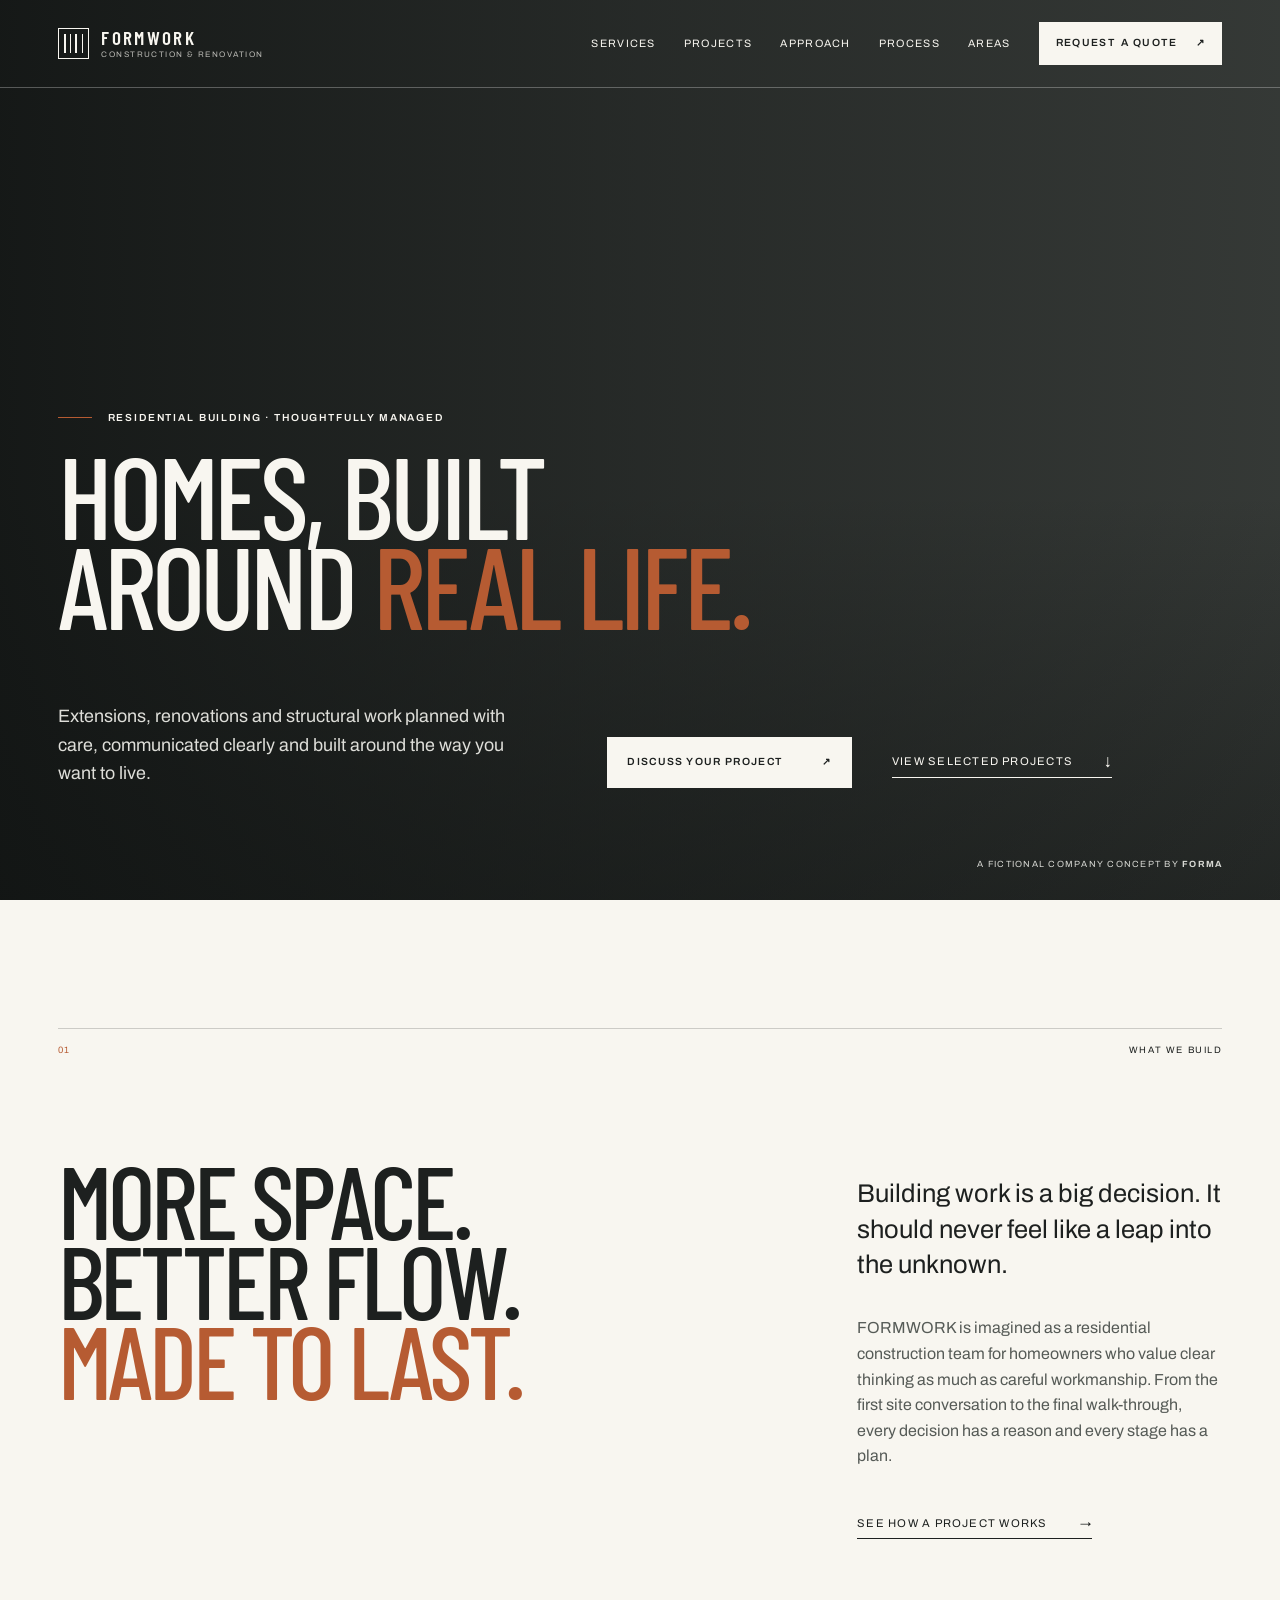
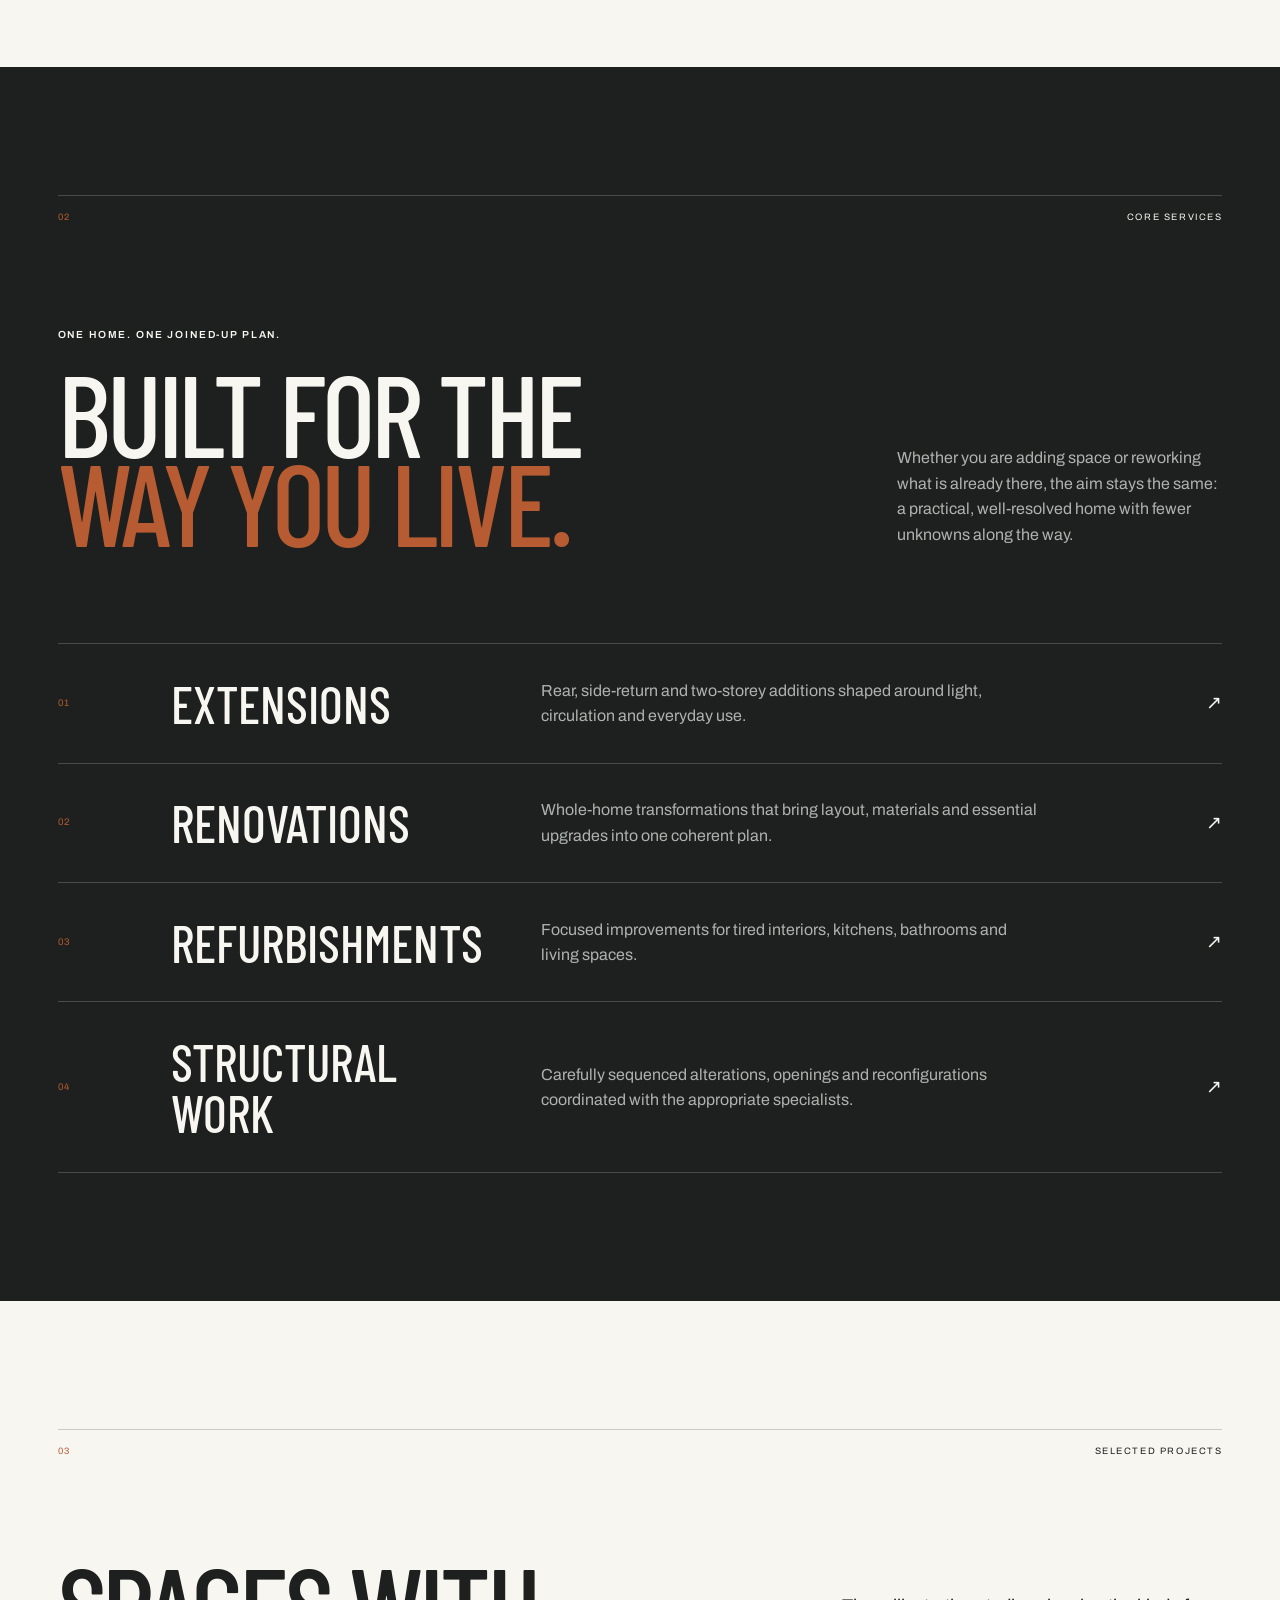
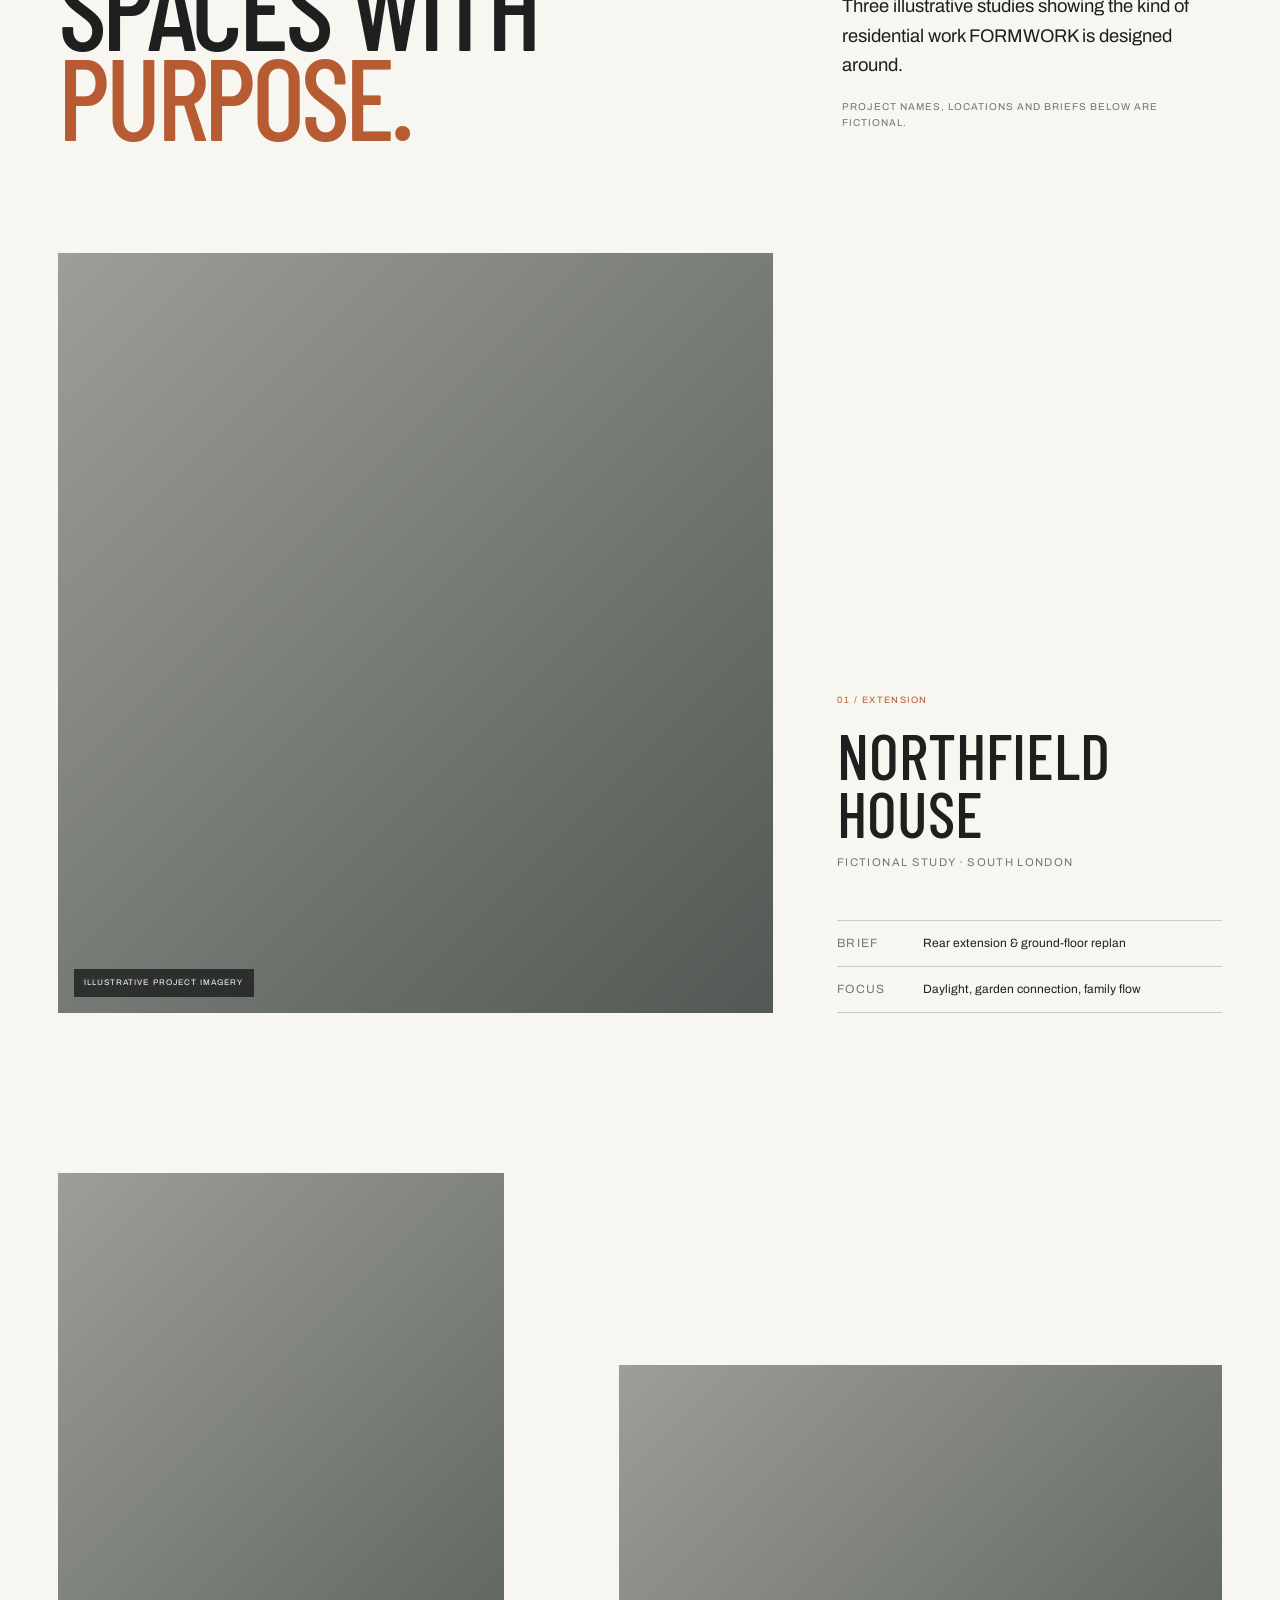
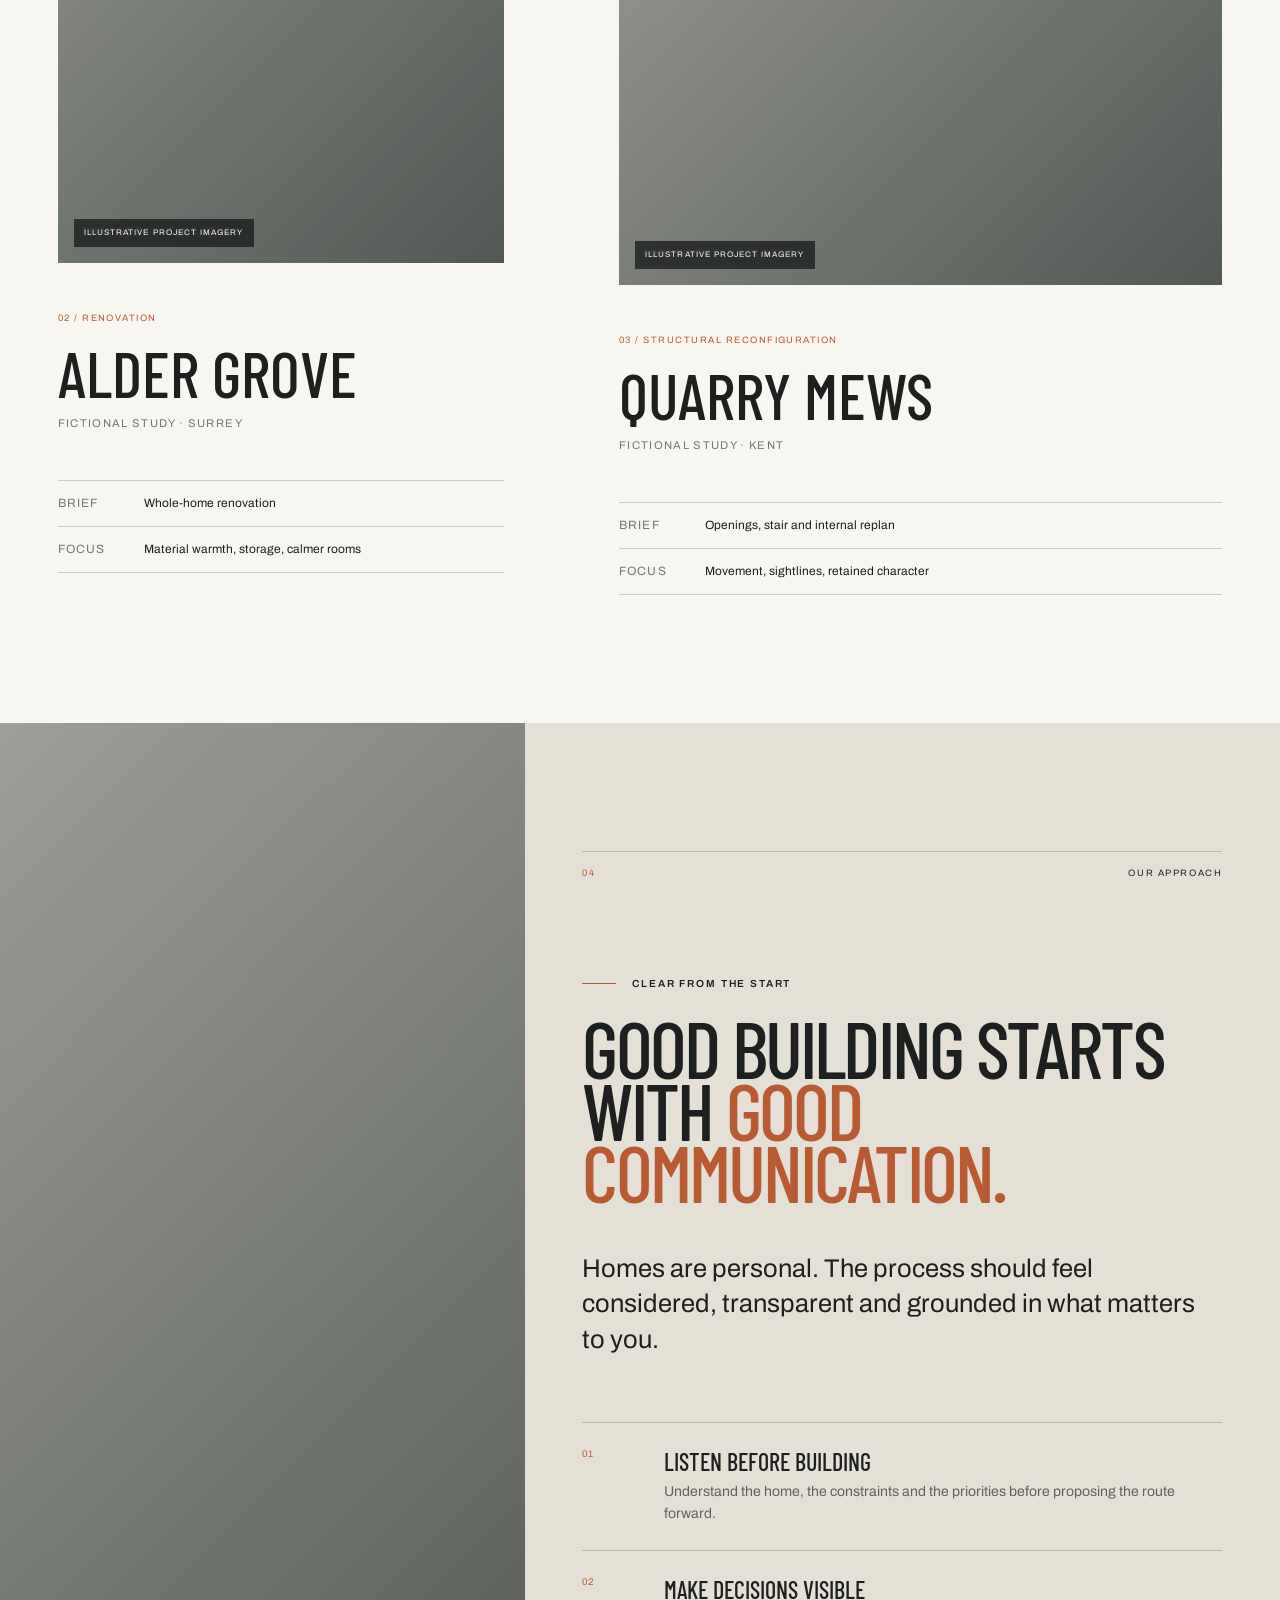
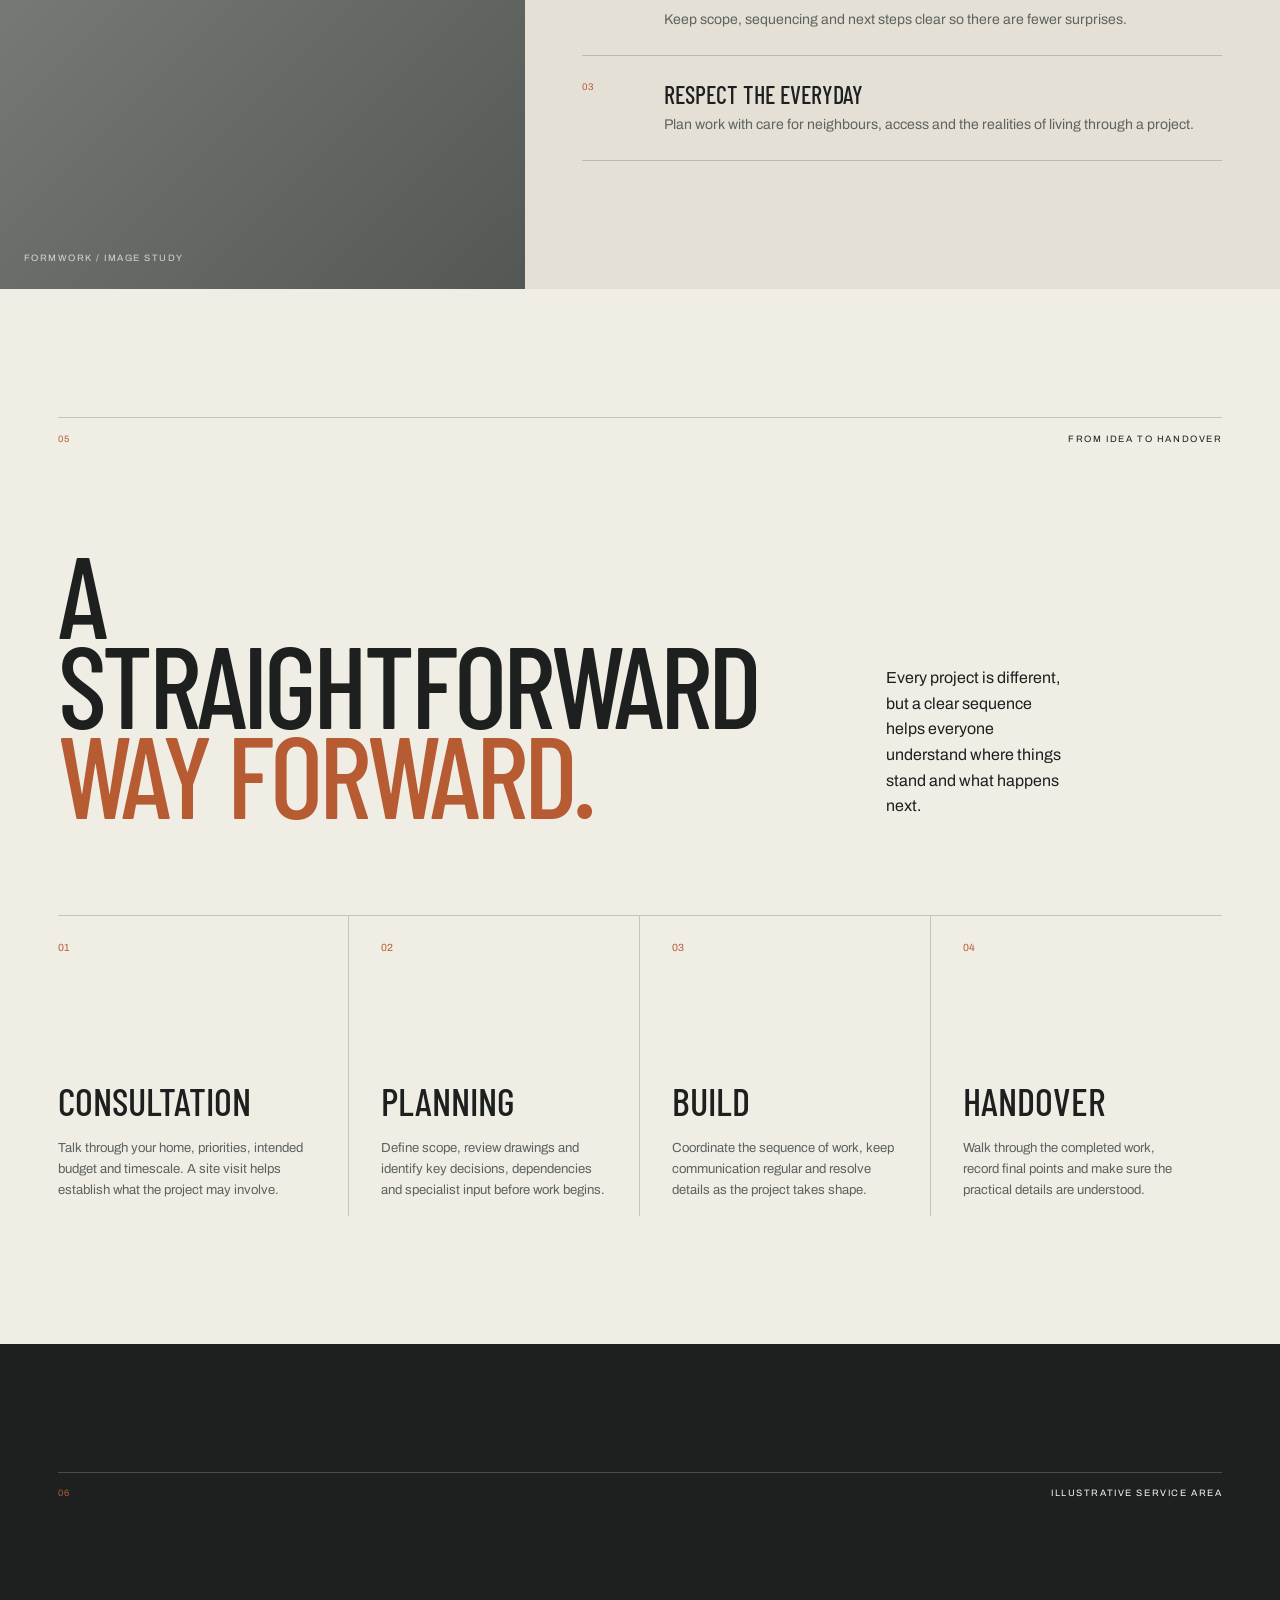
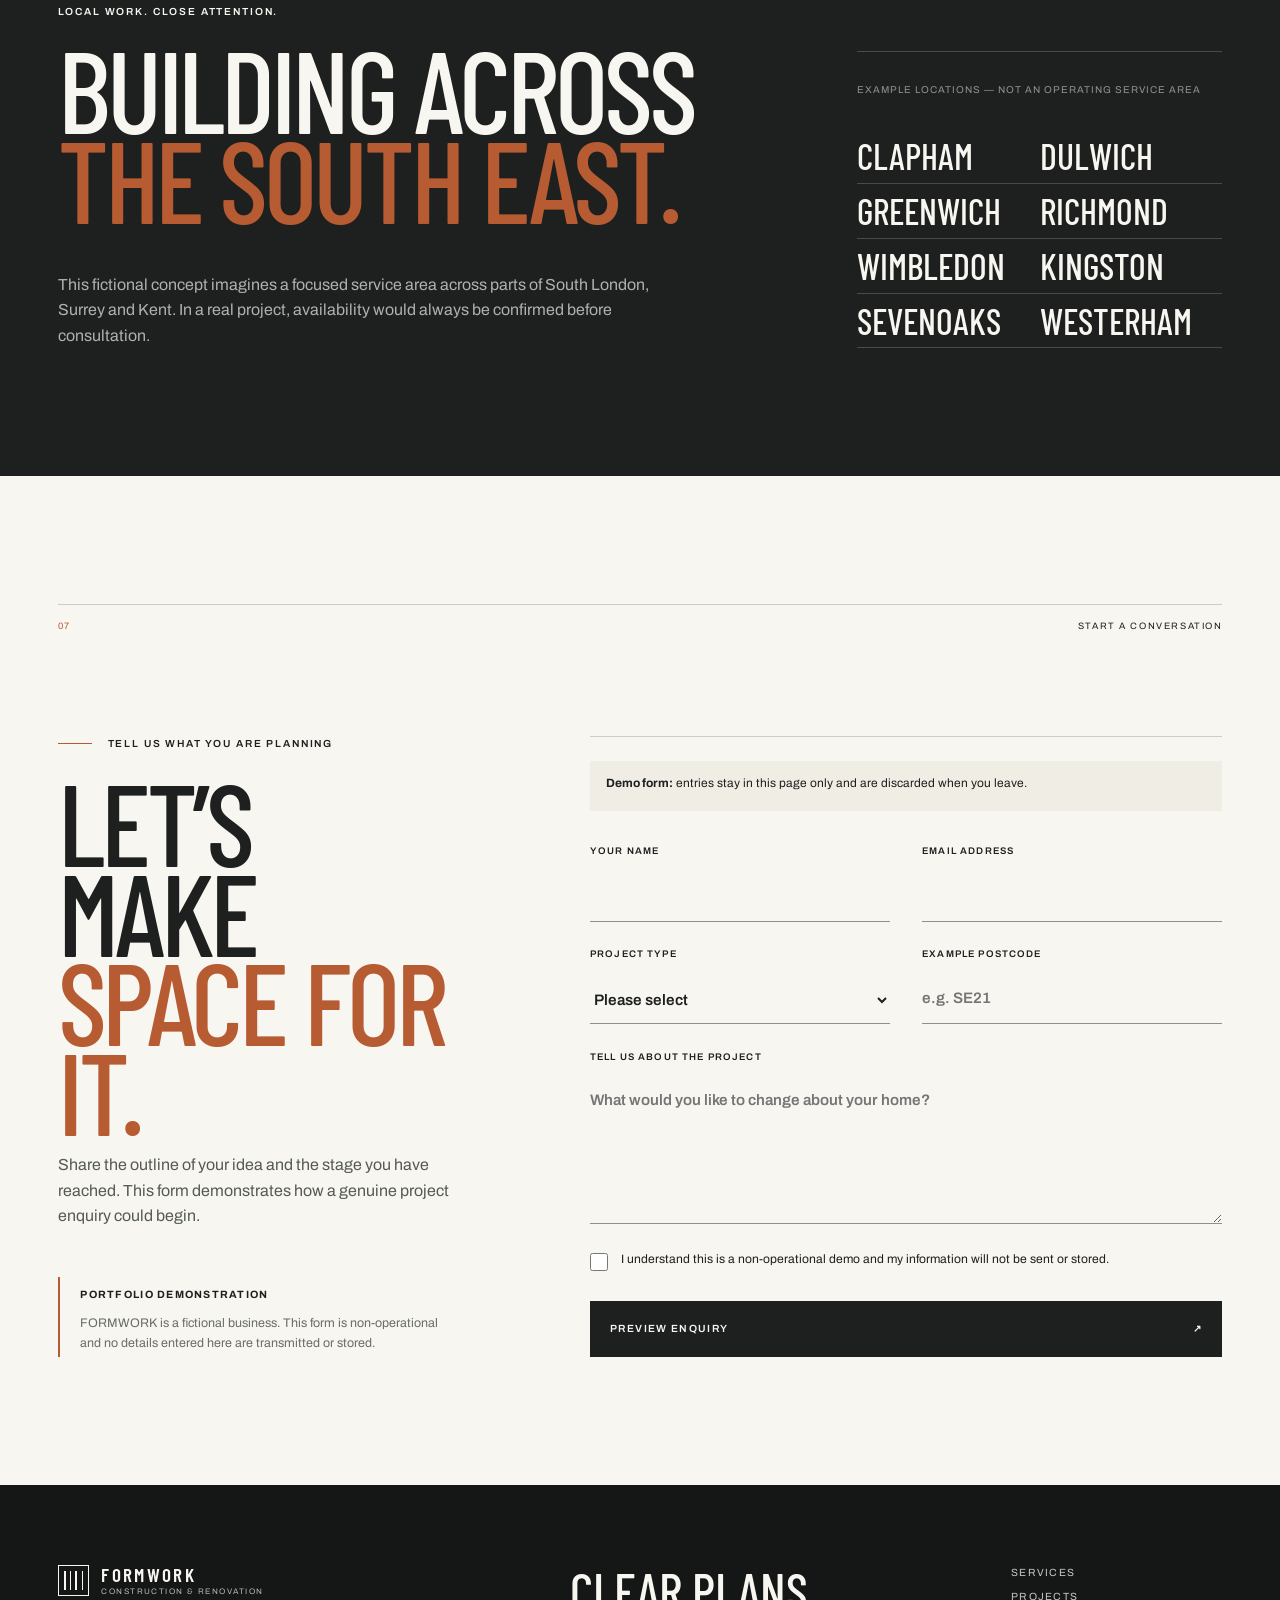
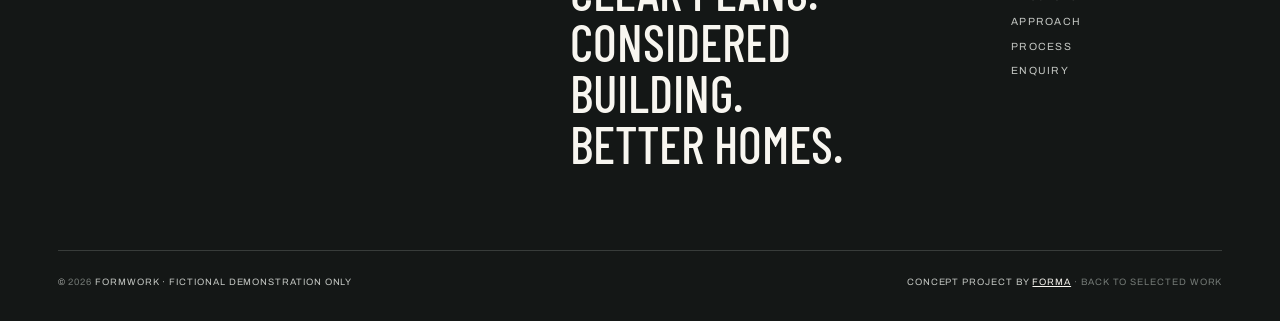
==== commit 6f773185: "Fix FORMWORK header CTA spacing" ====
--- a/demos/formwork/index.html
+++ b/demos/formwork/index.html
@@ -34,7 +34,7 @@
       <a href="#approach">Approach</a>
       <a href="#process">Process</a>
       <a href="#areas">Areas</a>
-      <a class="button button--small" href="#enquiry">Request a quote <span aria-hidden="true">↗</span></a>
+      <a class="button button--small" href="#enquiry">Request&ensp;a quote <span aria-hidden="true">↗</span></a>
     </nav>
   </header>
 
